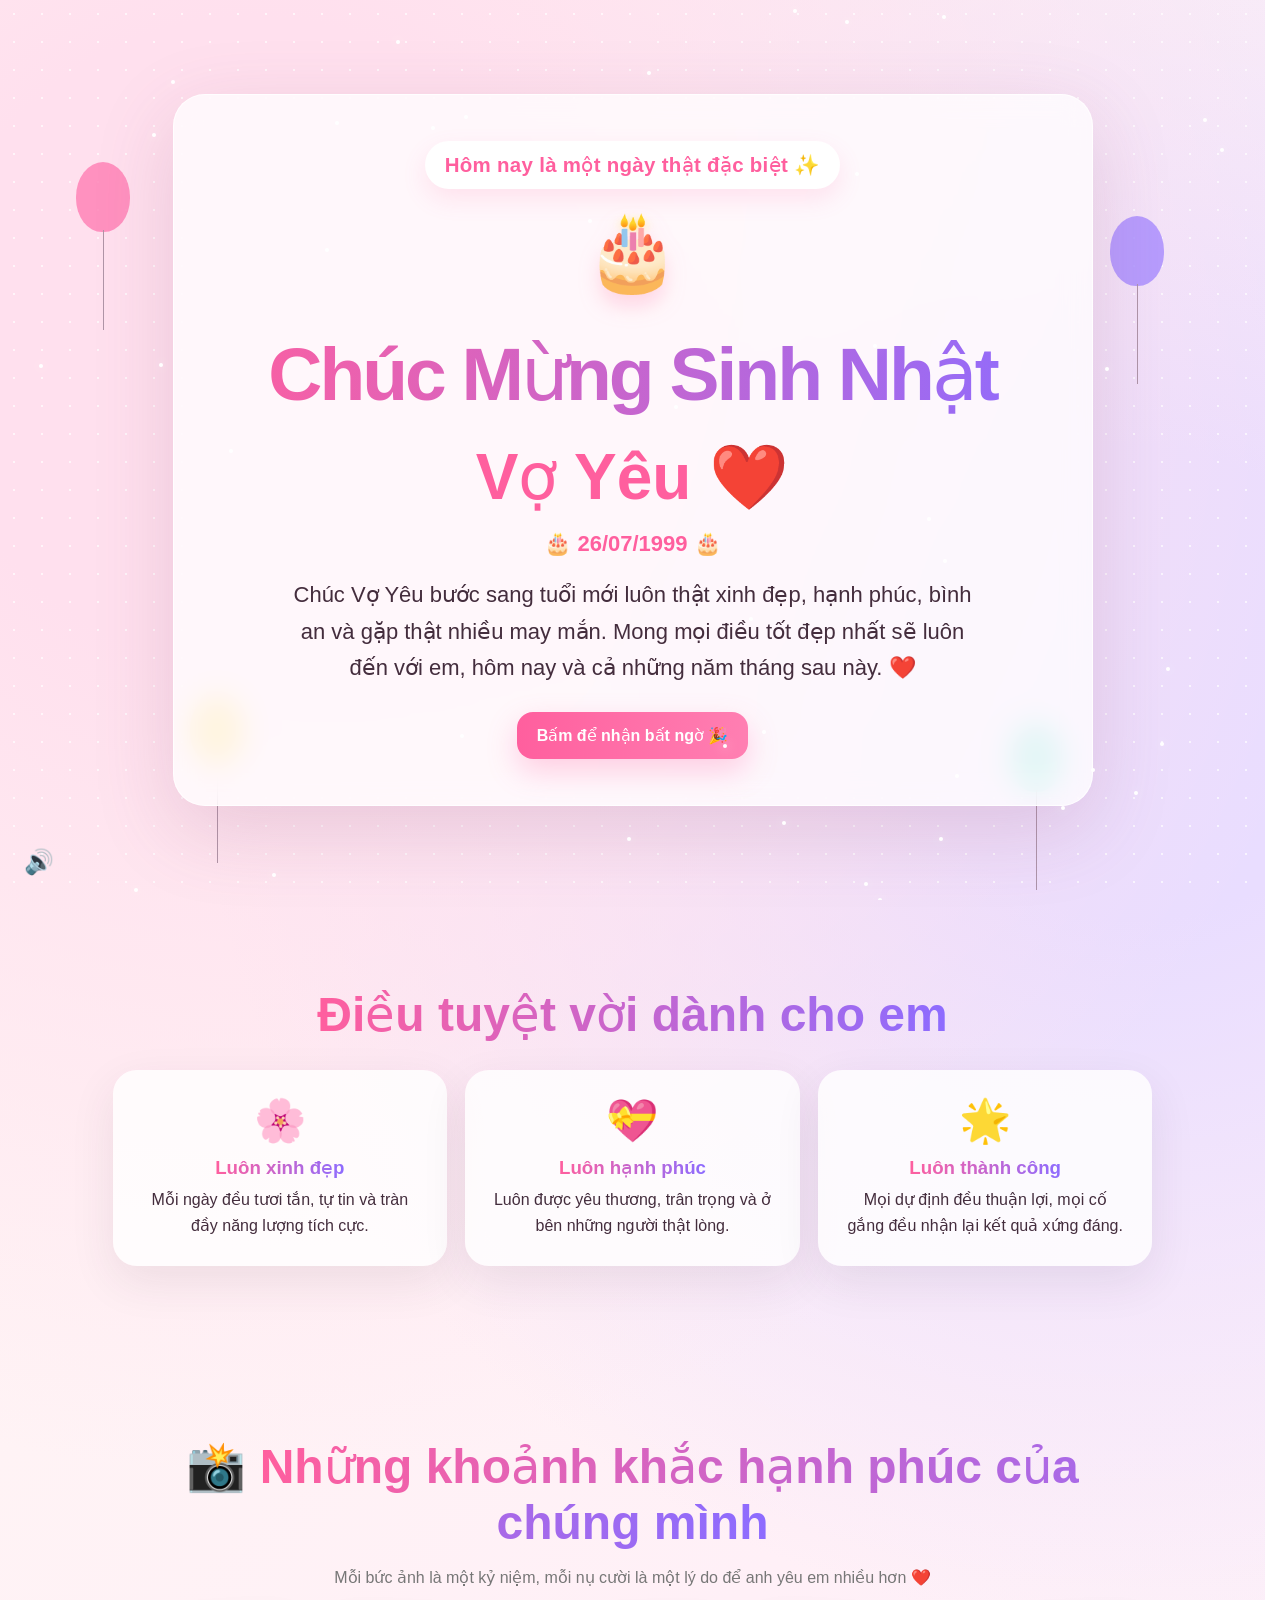
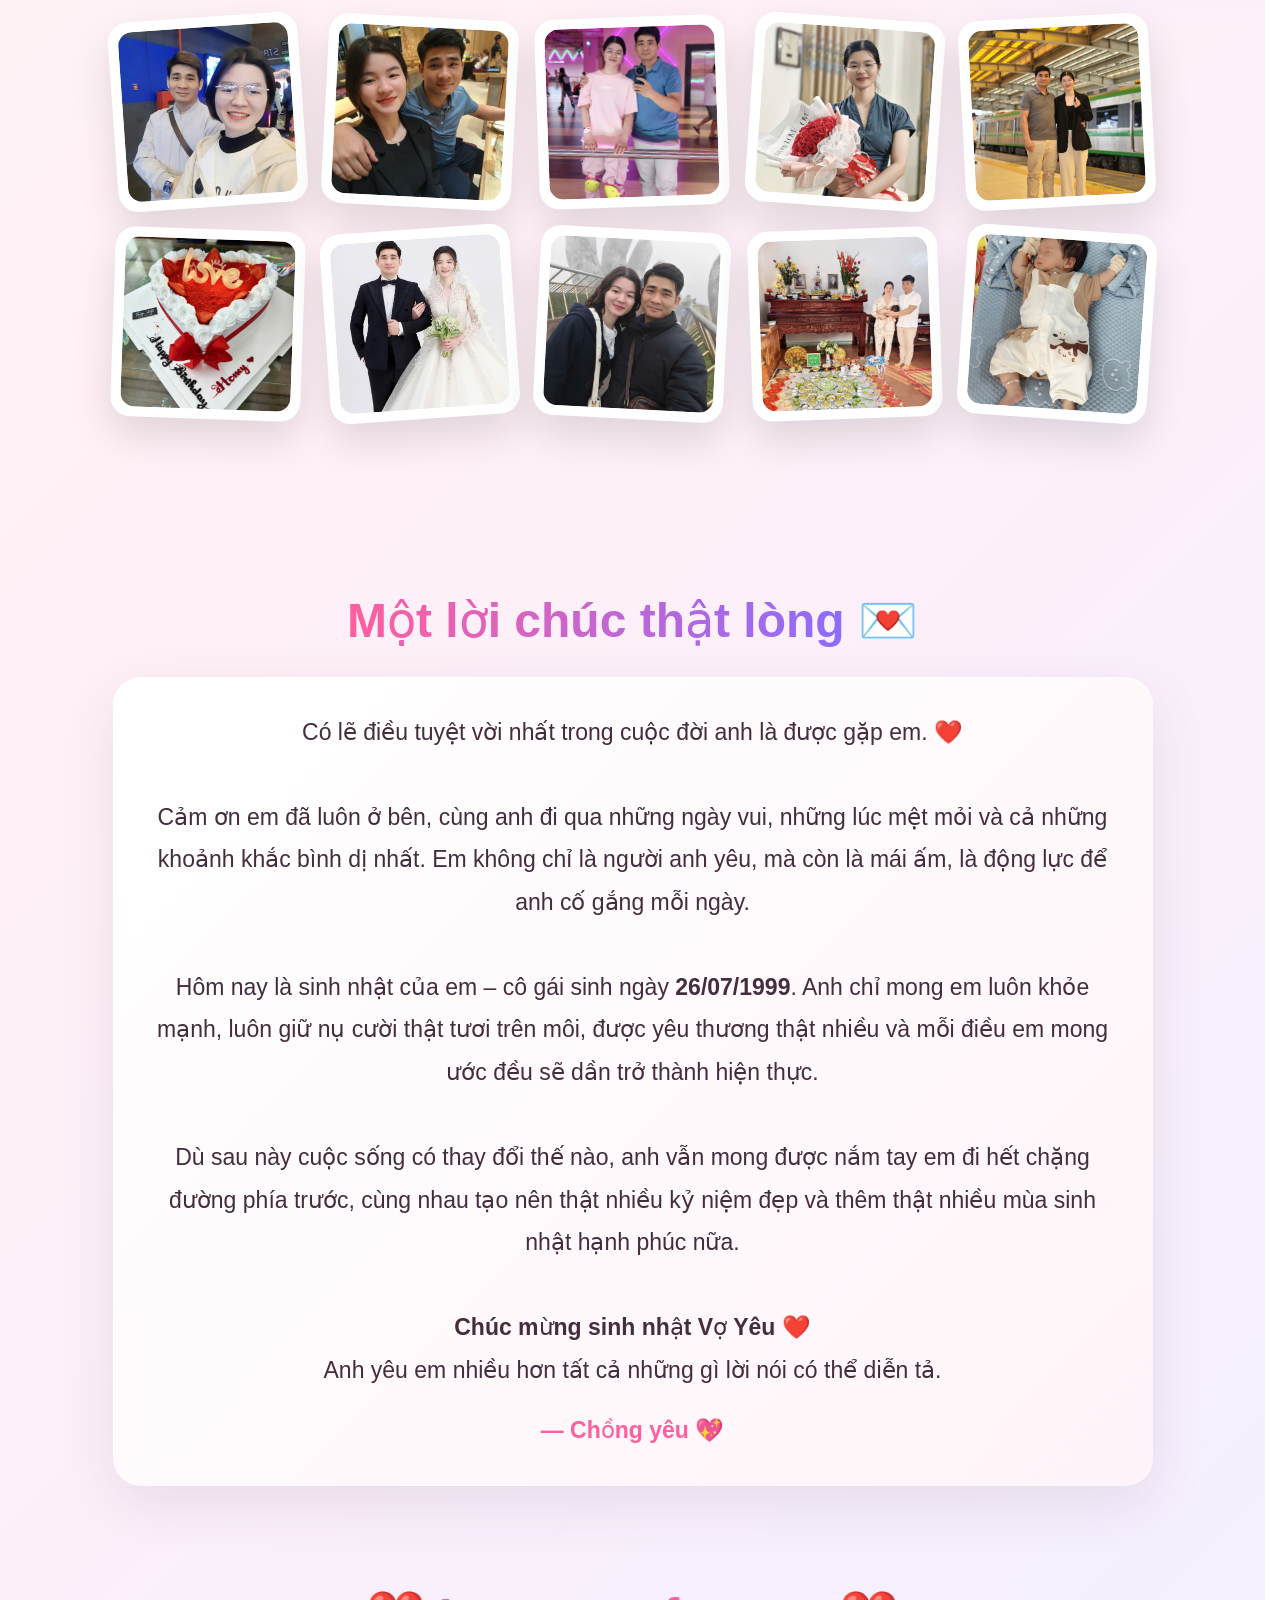
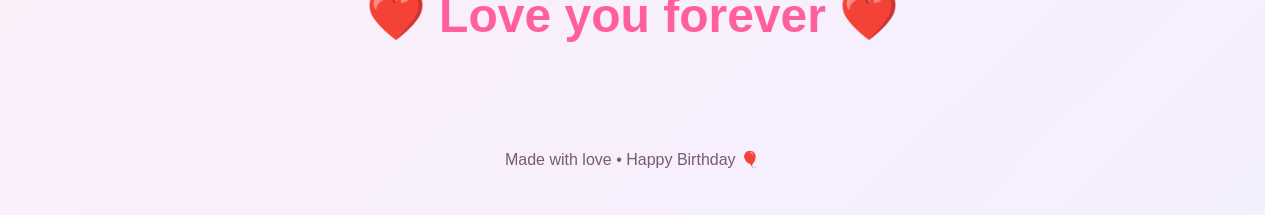
==== index.html @ e9bb3e61 "1" ====
<!DOCTYPE html>
<html lang="vi">
<head>
  <meta charset="UTF-8">
  <link rel="icon" href="data:image/svg+xml,<svg xmlns='http://www.w3.org/2000/svg' viewBox='0 0 100 100'><text y='.9em' font-size='88'>💖</text></svg>">
  
  <meta name="viewport" content="width=device-width, initial-scale=1.0" />
  <title>Chúc Mừng Sinh Nhật 🎂</title>
  <meta name="description" content="Website chúc mừng sinh nhật ngọt ngào và đáng nhớ." />
  <style>
    :root{
      --pink:#ff5f9e;
      --pink2:#ff9fc5;
      --cream:#fff8f2;
      --purple:#8d6cff;
      --text:#442d3d;
      --glass:rgba(255,255,255,.74);
    }
    *{box-sizing:border-box}
    html{scroll-behavior:smooth}
    body{
      margin:0;
      font-family:"Segoe UI", Tahoma, Arial, sans-serif;
      color:var(--text);
      overflow-x:hidden;
      background:
        radial-gradient(circle at 20% 10%, #ffe0ee 0 10%, transparent 35%),
        radial-gradient(circle at 90% 20%, #e9ddff 0 8%, transparent 32%),
        linear-gradient(135deg,#fff8f2,#fff0f7 50%,#f4efff);
    }
    .hero{
      min-height:100vh;
      display:flex;
      align-items:center;
      justify-content:center;
      text-align:center;
      padding:32px 18px;
      position:relative;
      isolation:isolate;
    }
    .hero::before{
      content:"";
      position:absolute; inset:0;
      background-image:radial-gradient(#ffffffaa 1.5px,transparent 1.5px);
      background-size:28px 28px;
      z-index:-1;
    }
    .card{
      width:min(920px,100%);
      padding:46px 26px;
      border:1px solid rgba(255,255,255,.8);
      background:var(--glass);
      backdrop-filter:blur(14px);
      border-radius:32px;
      box-shadow:0 24px 80px rgba(139,74,115,.18);
      animation:rise .8s ease both;
    }
    .eyebrow{
      display:inline-block;
      padding:12px 20px;
      border-radius:99px;
      background:#fff;
      color:var(--pink);
      font-weight:700;
      font-size:clamp(18px,1.6vw,24px);
      letter-spacing:.3px;
      box-shadow:0 10px 25px rgba(255,95,158,.14);
    }
    h1{
      margin:22px 0 8px;
      font-size:clamp(42px,8vw,75px);
      line-height:1.5;
      letter-spacing:-3px;
      background:linear-gradient(90deg,var(--pink),var(--purple));
      -webkit-background-clip:text;
      color:transparent;
    }
    .name{
      font-size:clamp(30px,6vw,64px);
      font-weight:800;
      margin:10px 0 16px;
	  color: var(--pink);
    }
    .lead{
      max-width:700px;
      margin:0 auto 26px;
      font-size:clamp(17px,2.4vw,22px);
      line-height:1.65;
    }
    .actions{
      display:flex;
      flex-wrap:wrap;
      gap:12px;
      justify-content:center;
    }
    button,.btn{
      appearance:none;
      border:0;
      border-radius:16px;
      padding:14px 20px;
      font-size:16px;
      font-weight:700;
      cursor:pointer;
      text-decoration:none;
      transition:.25s;
    }
    .primary{background:linear-gradient(90deg,var(--pink),#ff7fb2);color:white;box-shadow:0 12px 30px rgba(255,95,158,.28)}
    .secondary{background:white;color:var(--text);box-shadow:0 10px 25px rgba(80,40,70,.10)}
    button:hover,.btn:hover{transform:translateY(-2px) scale(1.02)}
    .cake{font-size:76px;margin:18px 0 4px;filter:drop-shadow(0 12px 10px rgba(255,115,160,.25));animation:float 2.8s ease-in-out infinite}
    section{padding:86px 18px}
    .wrap{width:min(1040px,100%);margin:auto}
    .section-title{text-align:center;font-size:clamp(30px,5vw,48px);margin:0 0 28px}
.section-title .title-text{
background:linear-gradient(90deg,var(--pink),var(--purple));
-webkit-background-clip:text;
background-clip:text;
color:transparent;
}
    .wishes{
      display:grid;
      grid-template-columns:repeat(3,1fr);
      gap:18px;
    }
    .wish{
      padding:26px;
      border-radius:24px;
      background:rgba(255,255,255,.82);
      box-shadow:0 16px 46px rgba(72,40,66,.09);
      text-align:center;
    }
    .wish .icon{font-size:42px}
    .wish h3{margin:12px 0 8px}
.wish h3 .title-text{
background:linear-gradient(90deg,var(--pink),var(--purple));
-webkit-background-clip:text;
background-clip:text;
color:transparent;
}
    .wish p{margin:0;line-height:1.65}
    .message{
      padding:34px;
      border-radius:28px;
      background:linear-gradient(135deg,#fff,#fff4f9);
      box-shadow:0 18px 55px rgba(82,48,75,.10);
      font-size:clamp(18px,2.5vw,23px);
      line-height:1.85;
      text-align:center;
    }
    .signature{font-weight:800;color:var(--pink);margin-top:18px}
    .footer{
      text-align:center;
      padding:34px 18px 46px;
      color:#765c6f;
    }
    .balloon{
      position:absolute;
      width:54px;height:70px;
      border-radius:50% 50% 48% 48%;
      opacity:.8;
      animation:drift 7s ease-in-out infinite;
      z-index:-1;
    }
    .balloon::after{
      content:"";
      position:absolute;left:50%;top:68px;
      width:1px;height:100px;background:#9d8295;
    }
    .b1{left:6%;top:18%;background:#ff7eb4}
    .b2{right:8%;top:24%;background:#a88bff;animation-delay:1s}
    .b3{left:15%;bottom:15%;background:#ffd36f;animation-delay:2s}
    .b4{right:16%;bottom:12%;background:#7fded6;animation-delay:1.5s}
    canvas{position:fixed;inset:0;pointer-events:none;z-index:99}
    @keyframes rise{from{opacity:0;transform:translateY(28px)}to{opacity:1;transform:none}}
    @keyframes float{50%{transform:translateY(-10px) rotate(-2deg)}}
    @keyframes drift{50%{transform:translateY(-22px) rotate(3deg)}}
    @media (max-width:760px){
      .wishes{grid-template-columns:1fr}
      .card{padding:34px 20px}
      h1{
        font-size:clamp(34px,9vw,52px);
        letter-spacing:-1px;
        line-height:1.25;
      }
      .section-title{
        font-size:clamp(24px,6.5vw,34px);
        line-height:1.3;
      }
      .wish h3{
        font-size:22px;
        line-height:1.3;
      }
      .eyebrow{
        font-size:15px;
        padding:10px 16px;
      }
      .balloon{transform:scale(.8)}
    }
  
.gallery{
display:grid;
grid-template-columns:repeat(auto-fit,minmax(180px,1fr));
gap:22px;
margin-top:30px;
}
.frame{
aspect-ratio:1/1;
background:#fff;
padding:10px;
border-radius:20px;
box-shadow:0 18px 40px rgba(0,0,0,.12);
transform:rotate(var(--r));
transition:.3s;
}
.frame:hover{transform:rotate(0deg) scale(1.04)}
.frame img{width:100%;height:100%;object-fit:cover;border-radius:14px;display:block}
.placeholder{
width:100%;height:100%;
border:3px dashed #ff8db8;
border-radius:14px;
display:flex;
align-items:center;
justify-content:center;
text-align:center;
font-weight:bold;
color:#ff5f9e;
background:#fff7fb;
}


    body, button, .btn, .name, .lead, .message, .wish, .eyebrow {
      font-family: "Segoe UI", Tahoma, Arial, sans-serif;
      font-synthesis: none;
      text-rendering: optimizeLegibility;
      -webkit-font-smoothing: antialiased;
      -moz-osx-font-smoothing: grayscale;
    }
    h1, h2, h3 {
      font-family: "Segoe UI", Tahoma, Arial, sans-serif;
      font-weight: 800; 
    }


.story-overlay{
  position:fixed;
  inset:0;

  background:
    radial-gradient(circle at 20% 10%, #ffe0ee 0 10%, transparent 35%),
    radial-gradient(circle at 90% 20%, #e9ddff 0 8%, transparent 32%),
    linear-gradient(135deg,#fff8f2,#fff0f7 50%,#f4efff);

  display:flex;
  flex-direction:column;
  align-items:center;
  justify-content:center;
  opacity:0;
  visibility:hidden;
  pointer-events:none;
  transition:opacity .35s ease, visibility .35s ease;
  z-index:9999;
}
.story-overlay.show{
  opacity:1;
  visibility:visible;
  pointer-events:auto;
}

.storyTitle{
  position:relative;
  z-index:3;
  margin:0 16px 22px;
  text-align:center;
  font-size:clamp(30px,4.5vw,54px);
  font-weight:800;
  line-height:1.2;
  animation:storyTitlePulse 1.8s ease-in-out infinite;
  transform-origin:center;
  will-change:transform;
}
.storyTitle .title{
  background:linear-gradient(90deg,var(--pink),var(--purple));
  -webkit-background-clip:text;
  -webkit-text-fill-color:transparent;
  background-clip:text;
  color:transparent;
}
.storyTitle .icon{
  color:initial;
}

.story-stage{
  position:relative;
  width:min(90vw,900px);
  height:min(68vh,680px);
  display:flex;
  align-items:center;
  justify-content:center;
  flex:0 0 auto;
}

.story-image{
  position:absolute;
  max-width:100%;
  max-height:100%;
  width:auto;
  height:auto;
  object-fit:contain;
  border-radius:32px;
  overflow:hidden;
  box-shadow:
    0 0 30px rgba(255,111,184,.35),
    0 0 60px rgba(255,159,197,.25);
  opacity:0;
  transform:none;
  transition:opacity .65s ease;
  will-change:opacity;
  backface-visibility:hidden;
}
.story-image.active{
  opacity:1;
  transform:none;
}
.storyCaption{
    position:relative;
    z-index:3;
    margin-top:20px;
    text-align:center;
    font-size:30px;
    font-weight:700;
	padding: 0 15px;
}

.storyCaption .title{
    background:linear-gradient(90deg,#ff5f9e,#8d6cff);
    -webkit-background-clip:text;
    -webkit-text-fill-color:transparent;
    background-clip:text;
    color:transparent;
}

.storyCaption .heart{
    color:initial;
}


@media (max-width:760px){
  .story-overlay{
    padding:18px 10px;
  }
  .storyTitle{
    margin-bottom:14px;
    font-size:clamp(23px,6.5vw,31px);
    line-height:1.22;
  }
  .story-stage{
    width:94vw;
    height:min(62vh,560px);
  }
  .story-image{
    border-radius:22px;
  }
  .storyCaption{
    margin-top:14px;
    font-size:21px;
    line-height:1.35;
  }
}

html{
  scrollbar-gutter:stable;
}

body.story-open{
  overflow:hidden;
  scrollbar-width:none;
  position:fixed;
  left:0;
  right:0;
  width:100%;
  touch-action:none;
  overscroll-behavior:none;
}

body.story-open::-webkit-scrollbar{
  display:none;
}



/* Nút quay về đầu trang */
.back-to-top{
    position:fixed;
    right:22px;
    bottom:22px;

    width:54px;
    height:54px;

    display:flex;
    align-items:center;
    justify-content:center;

    border:none;
    border-radius:50%;

    background:linear-gradient(135deg,var(--pink),var(--purple));
    color:#fff;

    cursor:pointer;

    box-shadow:0 12px 30px rgba(255,95,158,.35);

    opacity:0;
    visibility:hidden;
    transition:all .3s ease;
    z-index:999;
}

.back-to-top svg{
    width:22px;
    height:22px;
}

.back-to-top.show{
    opacity:1;
    visibility:visible;
}

.back-to-top:hover{
    transform:translateY(-4px) scale(1.08);
    box-shadow:0 18px 40px rgba(255,95,158,.45);
}

.back-to-top:active{
    transform:scale(.96);
}
@media (max-width:760px){
  .back-to-top{
    right:15px;
    bottom:15px;
    }
}



/* ===== Trình chiếu sinh nhật 7 bước ===== */
#viewMessage{display:none}
#celebrate.is-running{opacity:.65;pointer-events:none;transform:none}
.cinematic-intro{
  position:fixed;inset:0;z-index:10020;display:flex;align-items:center;justify-content:center;
  padding:24px;background:rgba(25,12,28,.94);opacity:0;visibility:hidden;pointer-events:none;
  transition:opacity .6s ease,visibility .6s ease;
}
.cinematic-intro.show{opacity:1;visibility:visible;pointer-events:auto}
.cinematic-intro-text{max-width:850px;text-align:center;color:#fff;font-size:clamp(28px,5vw,58px);font-weight:800;line-height:1.35;animation:introPulse 1.8s ease-in-out infinite}
@keyframes introPulse{50%{transform:scale(1.025);text-shadow:0 0 32px rgba(255,125,180,.75)}}
@keyframes storyTitlePulse{50%{transform:scale(1.025)}}
.story-progress{position:absolute;top:18px;left:50%;transform:translateX(-50%);width:min(92vw,900px);display:flex;gap:6px;z-index:6}
.story-progress span{height:4px;flex:1;background:rgba(255,255,255,.35);border-radius:99px;overflow:hidden}
.story-progress span::after{content:"";display:block;width:0;height:100%;background:#fff;border-radius:inherit}
.story-progress span.done::after{width:100%}
.story-progress span.playing::after{animation:storyFill 2.5s linear forwards}
@keyframes storyFill{to{width:100%}}
.story-end-card{position:absolute;inset:0;display:flex;align-items:center;justify-content:center;padding:28px;background:rgba(37,16,39,.82);opacity:0;visibility:hidden;z-index:8;transition:.55s}
.story-end-card.show{opacity:1;visibility:visible}
.story-end-card div{text-align:center;color:#fff;font-size:clamp(28px,5vw,56px);font-weight:800;line-height:1.35}
.reveal-message{opacity:0;transform:translateY(32px);transition:opacity .9s ease,transform .9s ease}
.reveal-message.show{opacity:1;transform:none}
.final-love{text-align:center;padding:16px 18px 72px;font-size:clamp(26px,5vw,48px);font-weight:800;color:var(--pink);animation:heartBeat 1.5s ease-in-out infinite}
@keyframes heartBeat{50%{transform:scale(1.07)}}
.floating-heart{position:fixed;z-index:10050;pointer-events:none;font-size:18px;animation:heartFly 1.5s ease-out forwards}
@keyframes heartFly{to{transform:translateY(-90px) scale(1.5) rotate(18deg);opacity:0}}
.sparkles{position:fixed;inset:0;pointer-events:none;z-index:1;overflow:hidden}
.sparkles i{position:absolute;width:4px;height:4px;border-radius:50%;background:#fff;box-shadow:0 0 12px #fff;animation:twinkle 2.6s ease-in-out infinite}
@keyframes twinkle{0%,100%{opacity:.12;transform:scale(.65)}50%{opacity:.9;transform:scale(1.35)}}

/* Nút điều khiển cố định */
.music-toggle,
.back-to-top{
  position:fixed;
  width:54px;
  height:54px;
  min-width:54px;
  min-height:54px;
  padding:0;
  margin:0;
  display:grid;
  place-items:center;
  border:0;
  border-radius:50%;
  color:#fff;
  cursor:pointer;
  line-height:1;
  text-align:center;
  box-sizing:border-box;
  z-index:9000;
  pointer-events:auto;
  touch-action:manipulation;
  -webkit-tap-highlight-color:transparent;
}
.music-toggle{
  left:10px;
  bottom:10px;
  background:none;
  /* box-shadow:0 12px 30px rgba(255,95,158,.35); */
}
.music-toggle span{
  display:block;
  width: 2.4em;
  height:1em;
  line-height:1em;
  font-size:24px;
  transform:translateY(-1px);
}
.music-toggle:hover{transform:translateY(-4px) scale(1.08)}
.music-toggle:active{transform:scale(.96)}
.back-to-top{z-index:9000}
.back-to-top svg{display:block;margin:0}
@media (max-width:760px){
  .music-toggle{left:5px;bottom:5px}
}


/* ===== Chống tràn ngang trên mobile ===== */
html,
body{
  width:100%;
  max-width:100%;
  overflow-x:clip;
}

body{
  position:relative;
}

main,
section,
footer,
.hero,
.wrap,
.card,
.wishes,
.wish,
.gallery,
.frame,
.message,
.story-overlay,
.story-stage,
.storyTitle,
.storyCaption,
.cinematic-intro,
.cinematic-intro-text{
  min-width:0;
  max-width:100%;
}

img,
svg,
canvas{
  max-width:100%;
}

.story-overlay,
.cinematic-intro,
.sparkles{
  overflow:hidden;
}

.storyTitle,
.storyCaption,
.section-title,
.lead,
.message,
.wish p{
  overflow-wrap:anywhere;
  word-break:normal;
}

@media (max-width:760px){
  html,
  body{
    overflow-x:clip !important;
  }

  .hero,
  section{
    width:100%;
    max-width:100%;
    overflow:hidden;
  }

  .card{
    width:100%;
    max-width:100%;
  }

  .wrap{
    width:100%;
    max-width:100%;
  }

  .gallery{
    grid-template-columns:minmax(0,1fr);
    width:100%;
  }

  .frame,
  .frame:hover{
    width:100%;
    max-width:100%;
    transform:none;
  }

  .storyTitle{
    width:calc(100vw - 28px);
    max-width:calc(100vw - 28px);
    margin-left:auto;
    margin-right:auto;
  }

  .story-stage{
    width:calc(100vw - 20px);
    max-width:calc(100vw - 20px);
  }

  .storyCaption{
    width:calc(100vw - 24px);
    max-width:calc(100vw - 24px);
    margin-left:auto;
    margin-right:auto;
  }

  .story-progress{
    width:calc(100vw - 24px);
    max-width:calc(100vw - 24px);
  }

  .cinematic-intro-text{
    width:calc(100vw - 36px);
    max-width:calc(100vw - 36px);
  }

  .music-toggle,
  .back-to-top{
    max-width:54px;
  }

  .music-toggle span{
    width:1em;
  }
}

</style>
</head>
<body>
<div class="sparkles" id="sparkles" aria-hidden="true"></div>
<div class="cinematic-intro" id="cinematicIntro"><div class="cinematic-intro-text">💖 Anh có một điều muốn dành riêng cho em...</div></div>
  <canvas id="confetti"></canvas>

  <audio id="bgMusic" loop>
    <source src="music/happy-birthday.mp3" type="audio/mpeg">
  </audio>
  <button id="musicToggle" class="music-toggle" type="button" aria-label="Bật hoặc tắt nhạc"><span aria-hidden="true">🔊</span></button>


  <main class="hero">
    <div class="balloon b1"></div><div class="balloon b2"></div>
    <div class="balloon b3"></div><div class="balloon b4"></div>

    <div class="card">
      <span class="eyebrow">Hôm nay là một ngày thật đặc biệt ✨</span>
      <div class="cake">🎂</div>
      <h1>Chúc Mừng Sinh Nhật</h1>
      <div class="name">Vợ Yêu ❤️</div>
<div style="font-size:22px;font-weight:600;color:#ff5f9e;margin:8px 0 20px;">🎂 26/07/1999 🎂</div>
      <p class="lead">
        Chúc Vợ Yêu bước sang tuổi mới luôn thật xinh đẹp, hạnh phúc, bình an và gặp thật nhiều may mắn. Mong mọi điều tốt đẹp nhất sẽ luôn đến với em, hôm nay và cả những năm tháng sau này. ❤️
      </p>
      <div class="actions">
        <button class="primary" id="celebrate">Bấm để nhận bất ngờ 🎉</button>
        <a class="btn secondary" href="#loi-chuc" id="viewMessage">Xem lời chúc 💌</a>
      </div>
    </div>
  </main>

  <section>
    <div class="wrap">
      <h2 class="section-title"><span class="title-text">Điều tuyệt vời dành cho em</span></h2>
      <div class="wishes">
        <article class="wish"><div class="icon">🌸</div><h3><span class="title-text">Luôn xinh đẹp</span></h3><p>Mỗi ngày đều tươi tắn, tự tin và tràn đầy năng lượng tích cực.</p></article>
        <article class="wish"><div class="icon">💝</div><h3><span class="title-text">Luôn hạnh phúc</span></h3><p>Luôn được yêu thương, trân trọng và ở bên những người thật lòng.</p></article>
        <article class="wish"><div class="icon">🌟</div><h3><span class="title-text">Luôn thành công</span></h3><p>Mọi dự định đều thuận lợi, mọi cố gắng đều nhận lại kết quả xứng đáng.</p></article>
      </div>
    </div>
  </section>

  

<section>
  <div class="wrap">
    <h2 class="section-title">📸 <span class="title-text">Những khoảnh khắc hạnh phúc của chúng mình</span></h2>
    <p style="text-align:center;color:#777;margin-top:-10px">
      Mỗi bức ảnh là một kỷ niệm, mỗi nụ cười là một lý do để anh yêu em nhiều hơn ❤️
    </p>

    <div class="gallery">
      <div class="frame" style="--r:-4deg"><img src="images/01.jpg" alt="Kỷ niệm 1"></div>
      <div class="frame" style="--r:3deg"><img src="images/02.jpg" alt="Kỷ niệm 2"></div>
      <div class="frame" style="--r:-2deg"><img src="images/03.jpg" alt="Kỷ niệm 3"></div>
      <div class="frame" style="--r:4deg"><img src="images/04.jpg" alt="Kỷ niệm 4"></div>
      <div class="frame" style="--r:-3deg"><img src="images/05.jpg" alt="Kỷ niệm 5"></div>
      <div class="frame" style="--r:2deg"><img src="images/06.jpg" alt="Kỷ niệm 6"></div>
      <div class="frame" style="--r:-4deg"><img src="images/07.jpg" alt="Kỷ niệm 7"></div>
      <div class="frame" style="--r:3deg"><img src="images/08.jpg" alt="Kỷ niệm 8"></div>
      <div class="frame" style="--r:-2deg"><img src="images/09.jpg" alt="Kỷ niệm 9"></div>
      <div class="frame" style="--r:4deg"><img src="images/10.jpg" alt="Kỷ niệm 10"></div>
    </div>
  </div>
</section>


<section id="loi-chuc">
    <div class="wrap">
      <h2 class="section-title"><span class="title-text">Một lời chúc thật lòng</span> 💌</h2>
      <div class="message" contenteditable="true">
        Có lẽ điều tuyệt vời nhất trong cuộc đời anh là được gặp em. ❤️<br><br>

Cảm ơn em đã luôn ở bên, cùng anh đi qua những ngày vui, những lúc mệt mỏi và cả những khoảnh khắc bình dị nhất. Em không chỉ là người anh yêu, mà còn là mái ấm, là động lực để anh cố gắng mỗi ngày.<br><br>

Hôm nay là sinh nhật của em – cô gái sinh ngày <b>26/07/1999</b>. Anh chỉ mong em luôn khỏe mạnh, luôn giữ nụ cười thật tươi trên môi, được yêu thương thật nhiều và mỗi điều em mong ước đều sẽ dần trở thành hiện thực.<br><br>

Dù sau này cuộc sống có thay đổi thế nào, anh vẫn mong được nắm tay em đi hết chặng đường phía trước, cùng nhau tạo nên thật nhiều kỷ niệm đẹp và thêm thật nhiều mùa sinh nhật hạnh phúc nữa.<br><br>

<b>Chúc mừng sinh nhật Vợ Yêu ❤️</b><br>
Anh yêu em nhiều hơn tất cả những gì lời nói có thể diễn tả.

<div class="signature">— Chồng yêu 💖</div>
      </div>
    </div>
  </section>

  <div class="final-love">❤️ Love you forever ❤️</div>

  <footer class="footer">
    Made with love • Happy Birthday 🎈
  </footer>


  <button id="backToTop" class="back-to-top" aria-label="Lên đầu trang">
    <svg viewBox="0 0 24 24" width="22" height="22" fill="none">
        <path d="M6 15l6-6 6 6"
              stroke="currentColor"
              stroke-width="2.8"
              stroke-linecap="round"
              stroke-linejoin="round"/>
    </svg>
</button>

<script>
const bgMusic=document.getElementById('bgMusic');
const musicToggle=document.getElementById('musicToggle');
let musicStarted=false;
async function startMusic(){
  if(!bgMusic.paused) return;
  try{bgMusic.volume=.45;await bgMusic.play();musicStarted=true;musicToggle.querySelector('span').textContent='🔊';}catch(e){musicToggle.querySelector('span').textContent='🔇';}
}
musicToggle.addEventListener('click',async()=>{
  if(bgMusic.paused){await startMusic();}else{bgMusic.pause();musicToggle.querySelector('span').textContent='🔇';}
});

const canvas=document.getElementById('confetti');
const ctx=canvas.getContext('2d');
let pieces=[];
function resize(){canvas.width=innerWidth;canvas.height=innerHeight}
addEventListener('resize',resize);resize();
function burst(){
  pieces=Array.from({length:180},()=>({x:innerWidth/2,y:innerHeight*.45,vx:(Math.random()-.5)*14,vy:Math.random()*-11-3,g:.22+Math.random()*.12,r:3+Math.random()*5,a:1,c:['#ff5f9e','#8d6cff','#ffd36f','#63d8ce','#ffffff'][Math.floor(Math.random()*5)]}));
  animate();
}
function animate(){
  ctx.clearRect(0,0,canvas.width,canvas.height);
  pieces.forEach(p=>{p.x+=p.vx;p.y+=p.vy;p.vy+=p.g;p.a-=.006;ctx.globalAlpha=Math.max(p.a,0);ctx.fillStyle=p.c;ctx.fillRect(p.x,p.y,p.r,p.r*1.8)});
  pieces=pieces.filter(p=>p.a>0&&p.y<innerHeight+50);ctx.globalAlpha=1;if(pieces.length)requestAnimationFrame(animate);
}

const wait=ms=>new Promise(r=>setTimeout(r,ms));
const photos=Array.from({length:10},(_,i)=>`images/${String(i+1).padStart(2,'0')}.jpg`);
let sequenceRunning=false;
let lockedScrollY=0;

function lockPageScroll(){
  if(document.body.classList.contains('story-open')) return;
  lockedScrollY=window.scrollY || window.pageYOffset || 0;
  document.body.style.top=`-${lockedScrollY}px`;
  document.body.classList.add('story-open');
}

function unlockPageScroll(){
  if(!document.body.classList.contains('story-open')) return;
  unlockPageScroll();
  document.body.style.top='';
  window.scrollTo(0,lockedScrollY);
}

async function preloadPhotos(){
  await Promise.all(photos.map(src=>new Promise(resolve=>{const im=new Image();im.onload=im.onerror=resolve;im.src=src;})));
}
async function runBirthdaySequence(){
  if(sequenceRunning)return;
  sequenceRunning=true;

  const celebrate=document.getElementById('celebrate');
  const intro=document.getElementById('cinematicIntro');
  const overlay=document.getElementById('storyOverlay');
  const imageA=document.getElementById('storyImageA');
  const imageB=document.getElementById('storyImageB');
  const endCard=document.getElementById('storyEndCard');
  const progress=[...document.querySelectorAll('.story-progress span')];
  const messageBox=document.querySelector('.message');

  // Reset toàn bộ trạng thái cũ để slideshow có thể chạy lại nhiều lần.
  intro.classList.remove('show');
  overlay.classList.remove('show');
  endCard.classList.remove('show');
  imageA.classList.remove('active');
  imageB.classList.remove('active');
  imageA.removeAttribute('src');
  imageB.removeAttribute('src');
  progress.forEach(item=>item.classList.remove('playing','done'));
  messageBox.classList.add('reveal-message');
  messageBox.classList.remove('show');
  document.body.classList.remove('story-open');
  void overlay.offsetWidth;

  celebrate.classList.add('is-running');
  celebrate.textContent='Món quà đang mở... 💖';
  await startMusic();
  burst();
  await wait(650);

  lockPageScroll();
  intro.classList.add('show');
  await wait(2300);

  await preloadPhotos();
  overlay.classList.add('show');
  lockPageScroll();
  intro.classList.remove('show');
  await wait(650);

  let current=imageA,next=imageB;
  for(let i=0;i<photos.length;i++){
    current.src=photos[i];
    await new Promise(resolve=>{if(current.complete)resolve();else{current.onload=current.onerror=resolve;}});
    current.classList.add('active');

    progress[i].classList.remove('playing','done');
    void progress[i].offsetWidth;
    progress[i].classList.add('playing');

    await wait(2500);
    progress[i].classList.remove('playing');
    progress[i].classList.add('done');

    if(i<photos.length-1){
      next.src=photos[i+1];
      await new Promise(resolve=>{if(next.complete)resolve();else{next.onload=next.onerror=resolve;}});
      next.classList.add('active');
      current.classList.remove('active');
      const t=current;current=next;next=t;
    }
  }

  endCard.classList.add('show');
  await wait(2400);

  const messageSection=document.getElementById('loi-chuc');
  const root=document.documentElement,body=document.body;
  const oldRoot=root.style.scrollBehavior,oldBody=body.style.scrollBehavior;
  root.style.scrollBehavior='auto';body.style.scrollBehavior='auto';
  const messageTop=messageSection.getBoundingClientRect().top+window.pageYOffset;
  window.scrollTo(0,messageTop);
  await new Promise(requestAnimationFrame);

  overlay.classList.remove('show');

  // Mở khóa cuộn sau khi slideshow kết thúc.
  document.body.classList.remove('story-open');
  document.body.style.top='';
  window.scrollTo(0,messageTop);
  await wait(700);

  root.style.scrollBehavior=oldRoot;
  body.style.scrollBehavior=oldBody;
  messageBox.classList.add('show');

  // Sau khi hiệu ứng hoàn tất, trả lời chúc về trạng thái hiển thị bình thường.
  setTimeout(() => {
    messageBox.classList.remove('reveal-message', 'show');
  }, 950);

  // Dọn trạng thái còn lại để lần bấm tiếp theo bắt đầu sạch từ đầu.
  endCard.classList.remove('show');
  imageA.classList.remove('active');
  imageB.classList.remove('active');
  progress.forEach(item=>item.classList.remove('playing','done'));

  celebrate.classList.remove('is-running');
  celebrate.textContent='Xem lại bất ngờ 🎉';
  sequenceRunning=false;
}

document.getElementById('celebrate').addEventListener('click',runBirthdaySequence);

const backToTop=document.getElementById('backToTop');
const toggleBackToTop=()=>backToTop.classList.toggle('show',window.scrollY>300);
window.addEventListener('scroll',toggleBackToTop,{passive:true});toggleBackToTop();
backToTop.addEventListener('click',()=>window.scrollTo({top:0,behavior:'smooth'}));

const message=document.querySelector('.message');

const sparkles=document.getElementById('sparkles');
for(let i=0;i<40;i++){
  const star=document.createElement('i');star.style.left=Math.random()*100+'%';star.style.top=Math.random()*100+'%';star.style.animationDelay=(Math.random()*2.6)+'s';star.style.animationDuration=(1.8+Math.random()*2.2)+'s';sparkles.appendChild(star);
}
let lastHeart=0;
document.addEventListener('pointermove',e=>{
  const now=Date.now();if(now-lastHeart<90)return;lastHeart=now;
  const h=document.createElement('span');h.className='floating-heart';h.textContent=Math.random()>.5?'💖':'💕';h.style.left=e.clientX+'px';h.style.top=e.clientY+'px';document.body.appendChild(h);setTimeout(()=>h.remove(),1500);
});
</script>

<div id="storyOverlay" class="story-overlay">
  <div class="story-progress"><span></span><span></span><span></span><span></span><span></span><span></span><span></span><span></span><span></span><span></span></div>
  <div class="storyTitle"><span class="icon">🎂</span><span class="title">Chúc Mừng Sinh Nhật Vợ Yêu</span><span class="icon">❤️</span></div>
  <div class="story-stage">
    <img id="storyImageA" class="story-image" src="" alt="Kỷ niệm của chúng mình">
    <img id="storyImageB" class="story-image" src="" alt="Kỷ niệm của chúng mình">
  </div>
  <div class="storyCaption"><span class="heart">💕</span><span class="title">Những khoảnh khắc hạnh phúc của chúng mình</span><span class="heart">💕</span></div>
  <div id="storyEndCard" class="story-end-card"><div>Cảm ơn em vì đã xuất hiện trong cuộc đời anh ❤️</div></div>
</div>

</body>
</html>
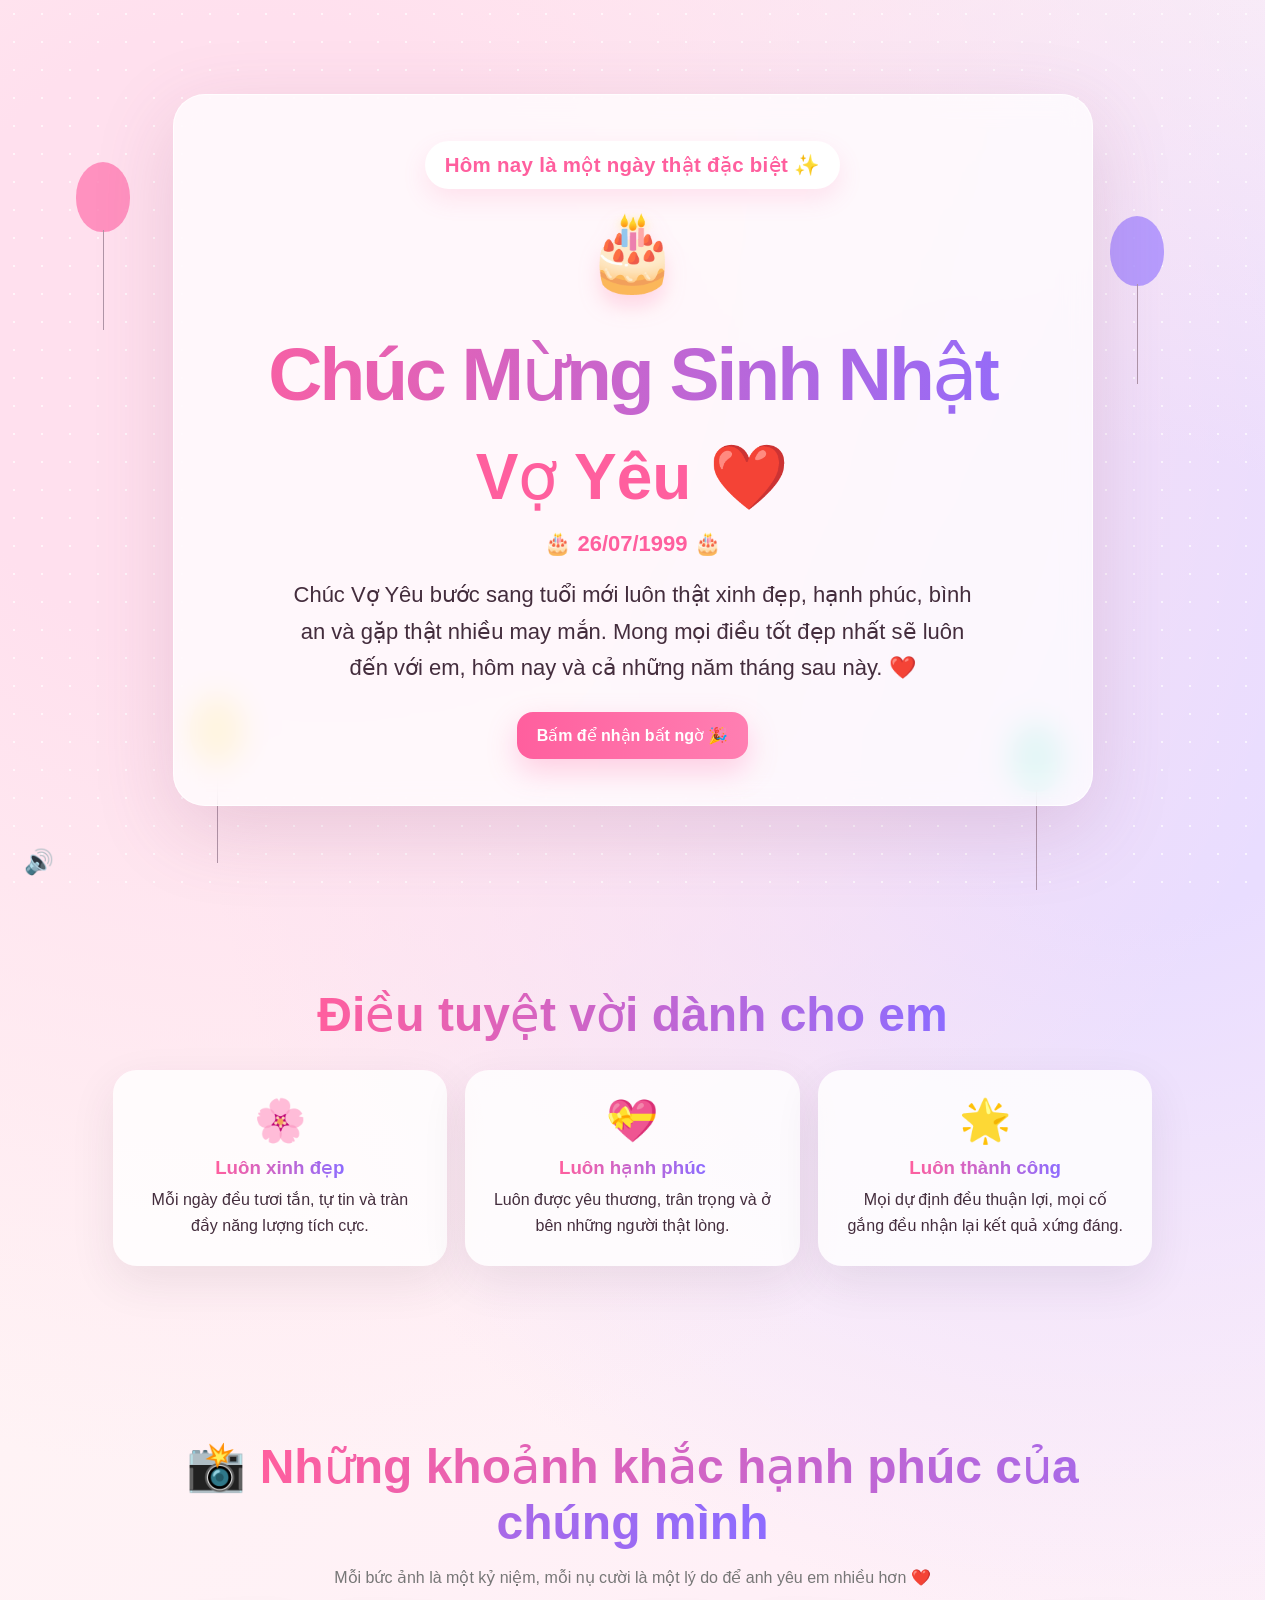
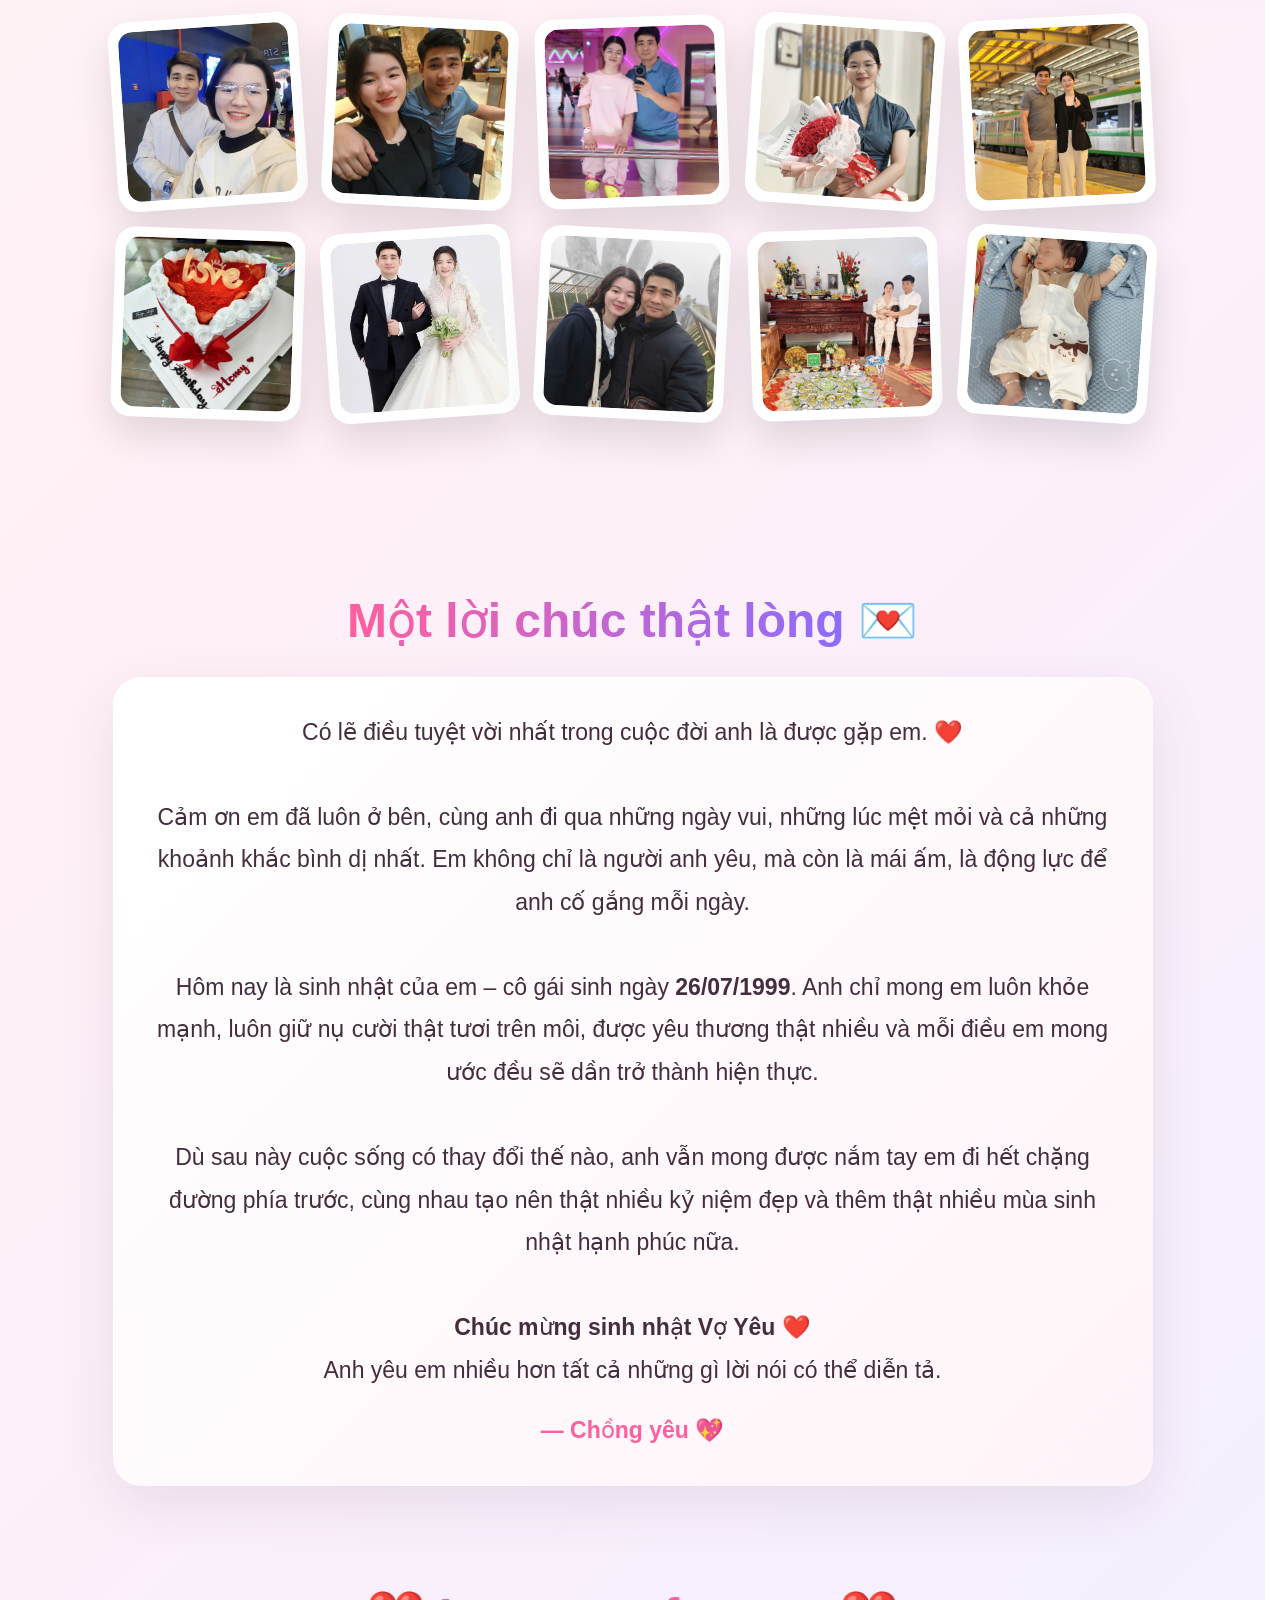
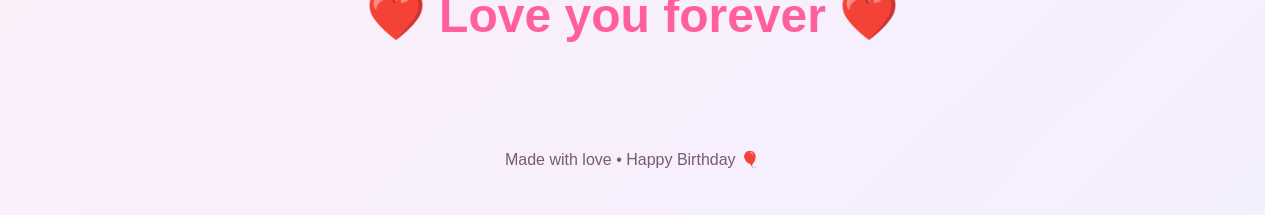
==== commit 707c2a2d: "Add files via upload" ====
--- a/index.html
+++ b/index.html
@@ -1,12 +1,12 @@
 <!DOCTYPE html>
-<html lang="vi">
-<head>
-  <meta charset="UTF-8">
-  <link rel="icon" href="data:image/svg+xml,<svg xmlns='http://www.w3.org/2000/svg' viewBox='0 0 100 100'><text y='.9em' font-size='88'>💖</text></svg>">
+<!-- saved from url=(0027)https://thucbn95.github.io/ -->
+<html lang="vi"><head><meta http-equiv="Content-Type" content="text/html; charset=UTF-8">
   
-  <meta name="viewport" content="width=device-width, initial-scale=1.0" />
-  <title>Chúc Mừng Sinh Nhật 🎂</title>
-  <meta name="description" content="Website chúc mừng sinh nhật ngọt ngào và đáng nhớ." />
+  <link rel="icon" href="favicon.png">
+  
+  <meta name="viewport" content="width=device-width, initial-scale=1.0">
+  <title>Chúc Mừng Sinh Nhật Vợ Yêu ❤️</title>
+  <meta name="description" content="Website chúc mừng sinh nhật ngọt ngào và đáng nhớ.">
   <style>
     :root{
       --pink:#ff5f9e;
@@ -471,9 +471,6 @@
 @keyframes heartBeat{50%{transform:scale(1.07)}}
 .floating-heart{position:fixed;z-index:10050;pointer-events:none;font-size:18px;animation:heartFly 1.5s ease-out forwards}
 @keyframes heartFly{to{transform:translateY(-90px) scale(1.5) rotate(18deg);opacity:0}}
-.sparkles{position:fixed;inset:0;pointer-events:none;z-index:1;overflow:hidden}
-.sparkles i{position:absolute;width:4px;height:4px;border-radius:50%;background:#fff;box-shadow:0 0 12px #fff;animation:twinkle 2.6s ease-in-out infinite}
-@keyframes twinkle{0%,100%{opacity:.12;transform:scale(.65)}50%{opacity:.9;transform:scale(1.35)}}
 
 /* Nút điều khiển cố định */
 .music-toggle,
@@ -651,14 +648,30 @@
   }
 }
 
+
+/* ===== Noto Color Emoji cục bộ — 14 emoji của website ===== */
+@font-face{
+  font-family:"Noto Color Emoji Local";
+  src:url("fonts/NotoColorEmoji-14.woff2") format("woff2");
+  font-weight:400;
+  font-style:normal;
+  font-display:swap;
+}
+
+html,body,button,.btn,input,textarea,select,option,
+.name,.lead,.message,.wish,.eyebrow,h1,h2,h3,
+.cake,.icon,.storyTitle,.storyCaption,
+.cinematic-intro-text,.final-love,.footer,.music-toggle{
+  font-family:"Noto Color Emoji Local","Segoe UI",Tahoma,Arial,sans-serif !important;
+  font-synthesis:none;
+}
 </style>
 </head>
 <body>
-<div class="sparkles" id="sparkles" aria-hidden="true"></div>
 <div class="cinematic-intro" id="cinematicIntro"><div class="cinematic-intro-text">💖 Anh có một điều muốn dành riêng cho em...</div></div>
-  <canvas id="confetti"></canvas>
-
-  <audio id="bgMusic" loop>
+  <canvas id="confetti" width="1920" height="953"></canvas>
+
+  <audio id="bgMusic" loop="">
     <source src="music/happy-birthday.mp3" type="audio/mpeg">
   </audio>
   <button id="musicToggle" class="music-toggle" type="button" aria-label="Bật hoặc tắt nhạc"><span aria-hidden="true">🔊</span></button>
@@ -673,13 +686,13 @@
       <div class="cake">🎂</div>
       <h1>Chúc Mừng Sinh Nhật</h1>
       <div class="name">Vợ Yêu ❤️</div>
-<div style="font-size:22px;font-weight:600;color:#ff5f9e;margin:8px 0 20px;">🎂 26/07/1999 🎂</div>
+<div style="font-size:22px;font-weight:700;color:#ff5f9e;margin:8px 0 20px;">🎂 26/07/1999 🎂</div>
       <p class="lead">
         Chúc Vợ Yêu bước sang tuổi mới luôn thật xinh đẹp, hạnh phúc, bình an và gặp thật nhiều may mắn. Mong mọi điều tốt đẹp nhất sẽ luôn đến với em, hôm nay và cả những năm tháng sau này. ❤️
       </p>
       <div class="actions">
         <button class="primary" id="celebrate">Bấm để nhận bất ngờ 🎉</button>
-        <a class="btn secondary" href="#loi-chuc" id="viewMessage">Xem lời chúc 💌</a>
+        <a class="btn secondary" href="https://thucbn95.github.io/#loi-chuc" id="viewMessage">Xem lời chúc 💌</a>
       </div>
     </div>
   </main>
@@ -749,15 +762,28 @@
 
   <button id="backToTop" class="back-to-top" aria-label="Lên đầu trang">
     <svg viewBox="0 0 24 24" width="22" height="22" fill="none">
-        <path d="M6 15l6-6 6 6"
-              stroke="currentColor"
-              stroke-width="2.8"
-              stroke-linecap="round"
-              stroke-linejoin="round"/>
+        <path d="M6 15l6-6 6 6" stroke="currentColor" stroke-width="2.8" stroke-linecap="round" stroke-linejoin="round"></path>
     </svg>
 </button>
 
+
+
+
+<div id="storyOverlay" class="story-overlay">
+  <div class="story-progress"><span></span><span></span><span></span><span></span><span></span><span></span><span></span><span></span><span></span><span></span></div>
+  <div class="storyTitle"><span class="icon">🎂</span><span class="title">Chúc Mừng Sinh Nhật Vợ Yêu</span><span class="icon">❤️</span></div>
+  <div class="story-stage">
+    <img id="storyImageA" class="story-image" src="https://thucbn95.github.io/" alt="Kỷ niệm của chúng mình">
+    <img id="storyImageB" class="story-image" src="https://thucbn95.github.io/" alt="Kỷ niệm của chúng mình">
+  </div>
+  <div class="storyCaption"><span class="heart">💕</span><span class="title">Những khoảnh khắc hạnh phúc của chúng mình</span><span class="heart">💕</span></div>
+  <div id="storyEndCard" class="story-end-card"><div>Cảm ơn em vì đã xuất hiện trong cuộc đời anh ❤️</div></div>
+</div>
+
+
+<span class="floating-heart" style="left: 100px; top: 558px;">💖</span><span class="floating-heart" style="left: 105px; top: 557px;">💖</span><span class="floating-heart" style="left: 509px; top: 504px;">💖</span>
 <script>
+document.addEventListener('DOMContentLoaded', () => {
 const bgMusic=document.getElementById('bgMusic');
 const musicToggle=document.getElementById('musicToggle');
 let musicStarted=false;
@@ -798,7 +824,7 @@
 
 function unlockPageScroll(){
   if(!document.body.classList.contains('story-open')) return;
-  unlockPageScroll();
+  document.body.classList.remove('story-open');
   document.body.style.top='';
   window.scrollTo(0,lockedScrollY);
 }
@@ -835,9 +861,9 @@
 
   celebrate.classList.add('is-running');
   celebrate.textContent='Món quà đang mở... 💖';
-  await startMusic();
+  startMusic();
   burst();
-  await wait(650);
+  await wait(100);
 
   lockPageScroll();
   intro.classList.add('show');
@@ -920,27 +946,13 @@
 
 const message=document.querySelector('.message');
 
-const sparkles=document.getElementById('sparkles');
-for(let i=0;i<40;i++){
-  const star=document.createElement('i');star.style.left=Math.random()*100+'%';star.style.top=Math.random()*100+'%';star.style.animationDelay=(Math.random()*2.6)+'s';star.style.animationDuration=(1.8+Math.random()*2.2)+'s';sparkles.appendChild(star);
-}
+
 let lastHeart=0;
 document.addEventListener('pointermove',e=>{
   const now=Date.now();if(now-lastHeart<90)return;lastHeart=now;
   const h=document.createElement('span');h.className='floating-heart';h.textContent=Math.random()>.5?'💖':'💕';h.style.left=e.clientX+'px';h.style.top=e.clientY+'px';document.body.appendChild(h);setTimeout(()=>h.remove(),1500);
 });
+});
 </script>
 
-<div id="storyOverlay" class="story-overlay">
-  <div class="story-progress"><span></span><span></span><span></span><span></span><span></span><span></span><span></span><span></span><span></span><span></span></div>
-  <div class="storyTitle"><span class="icon">🎂</span><span class="title">Chúc Mừng Sinh Nhật Vợ Yêu</span><span class="icon">❤️</span></div>
-  <div class="story-stage">
-    <img id="storyImageA" class="story-image" src="" alt="Kỷ niệm của chúng mình">
-    <img id="storyImageB" class="story-image" src="" alt="Kỷ niệm của chúng mình">
-  </div>
-  <div class="storyCaption"><span class="heart">💕</span><span class="title">Những khoảnh khắc hạnh phúc của chúng mình</span><span class="heart">💕</span></div>
-  <div id="storyEndCard" class="story-end-card"><div>Cảm ơn em vì đã xuất hiện trong cuộc đời anh ❤️</div></div>
-</div>
-
-</body>
-</html>+</body></html>
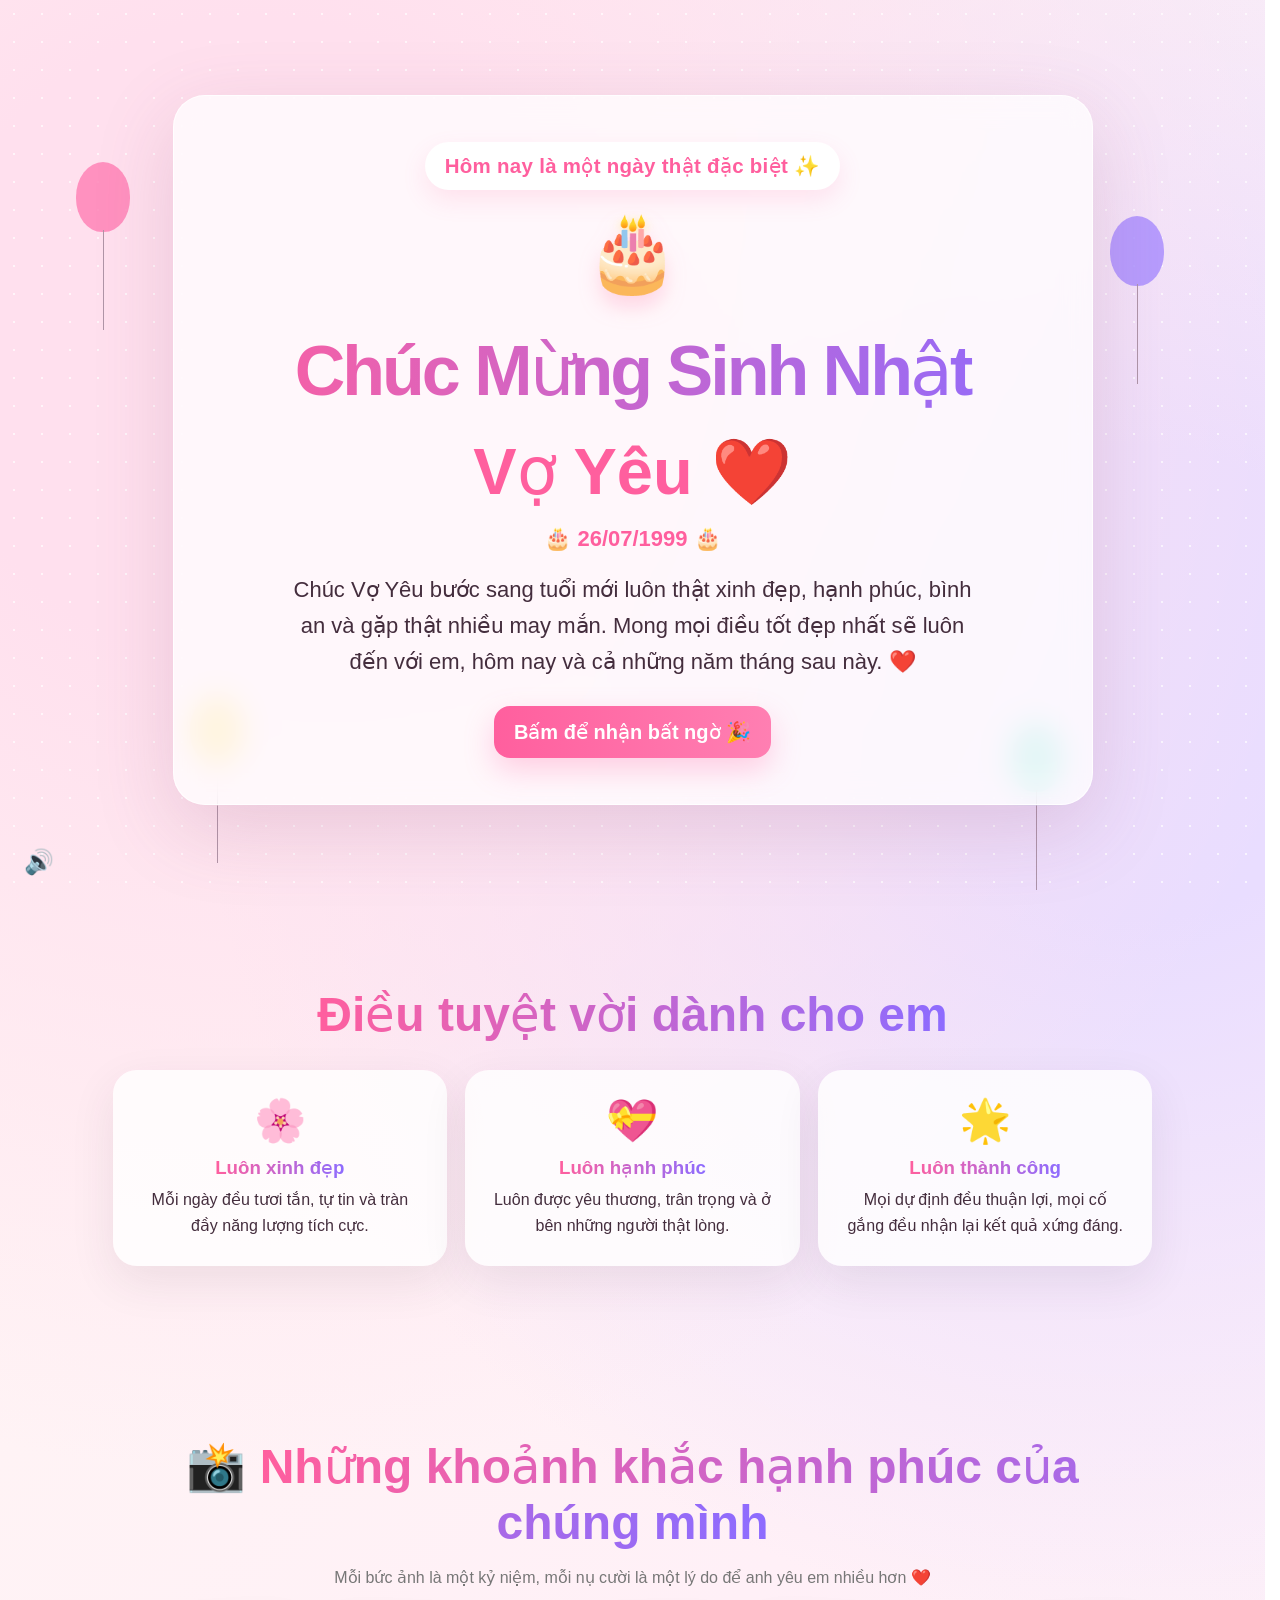
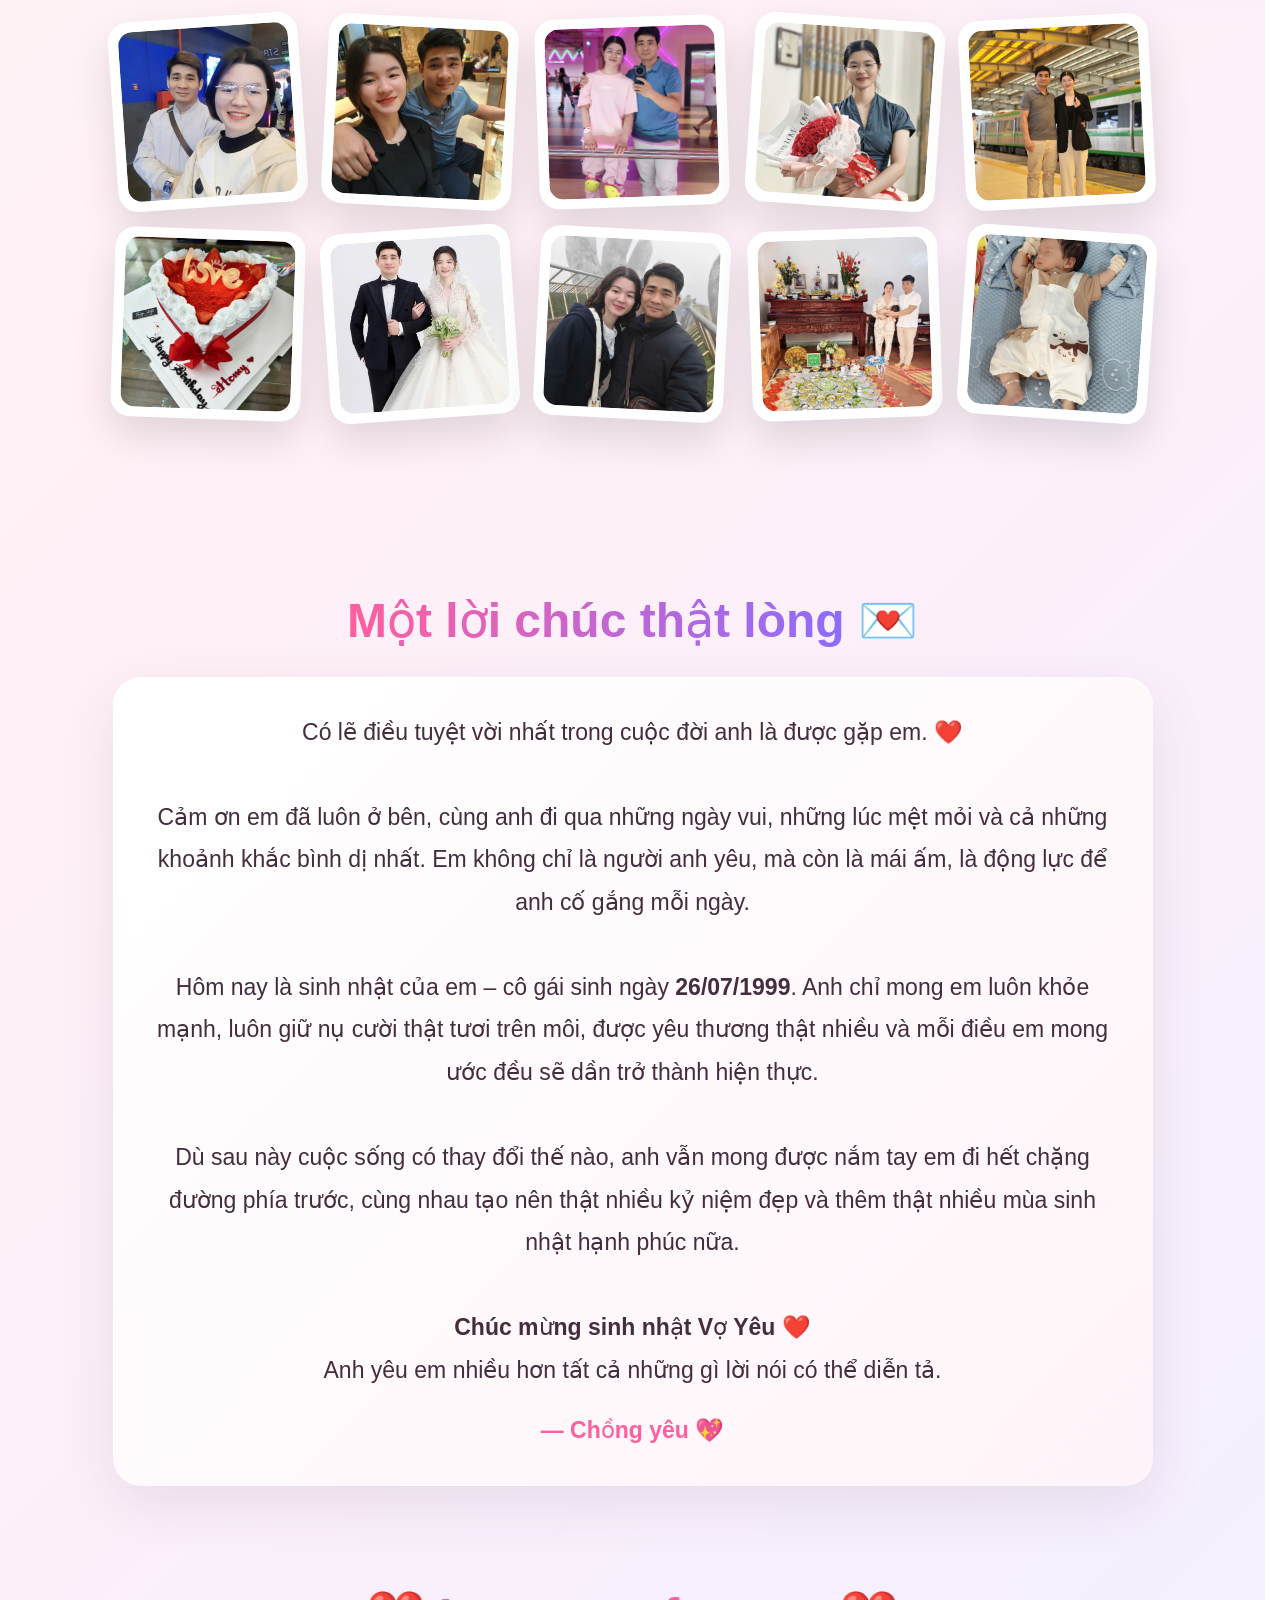
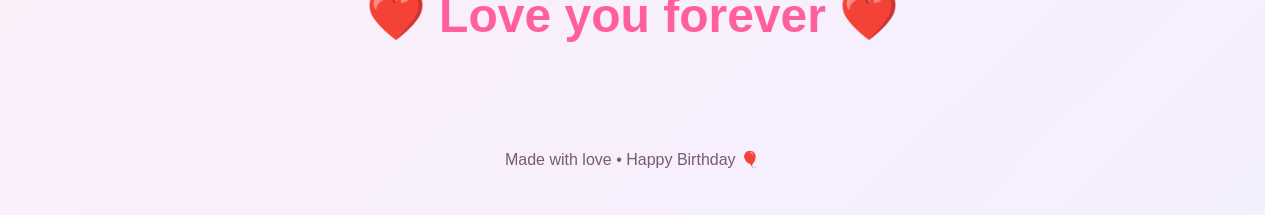
==== commit 99ff3438: "Add files via upload" ====
--- a/index.html
+++ b/index.html
@@ -68,7 +68,7 @@
     }
     h1{
       margin:22px 0 8px;
-      font-size:clamp(42px,8vw,75px);
+      font-size:70px;
       line-height:1.5;
       letter-spacing:-3px;
       background:linear-gradient(90deg,var(--pink),var(--purple));
@@ -76,7 +76,7 @@
       color:transparent;
     }
     .name{
-      font-size:clamp(30px,6vw,64px);
+      font-size:65px;
       font-weight:800;
       margin:10px 0 16px;
 	  color: var(--pink);
@@ -98,7 +98,7 @@
       border:0;
       border-radius:16px;
       padding:14px 20px;
-      font-size:16px;
+      font-size:20px;
       font-weight:700;
       cursor:pointer;
       text-decoration:none;
@@ -178,10 +178,16 @@
       .wishes{grid-template-columns:1fr}
       .card{padding:34px 20px}
       h1{
-        font-size:clamp(34px,9vw,52px);
+        font-size: 28px;
         letter-spacing:-1px;
         line-height:1.25;
       }
+	  button,.btn{
+      font-size:16px;
+    }
+	  .name{
+	  font-size: 28px;
+	  }
       .section-title{
         font-size:clamp(24px,6.5vw,34px);
         line-height:1.3;
@@ -191,7 +197,7 @@
         line-height:1.3;
       }
       .eyebrow{
-        font-size:15px;
+        font-size:14px;
         padding:10px 16px;
       }
       .balloon{transform:scale(.8)}
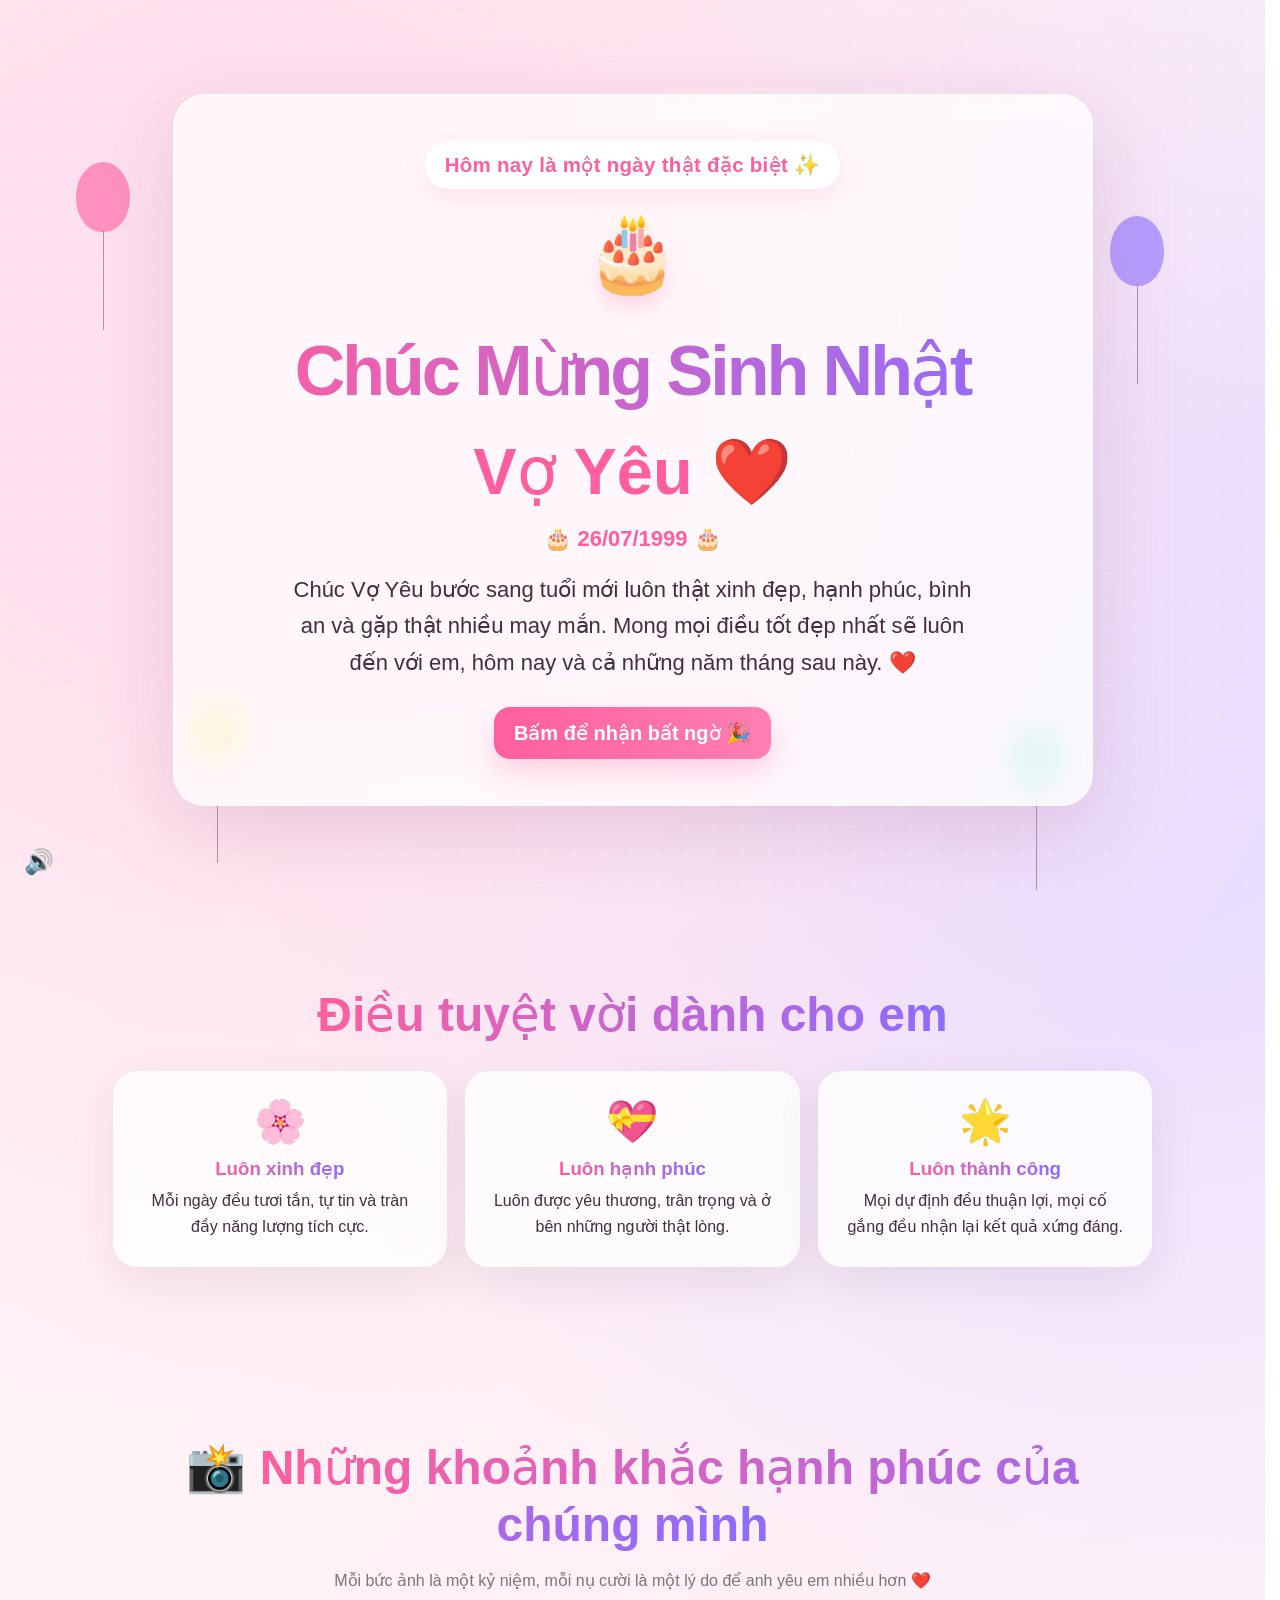
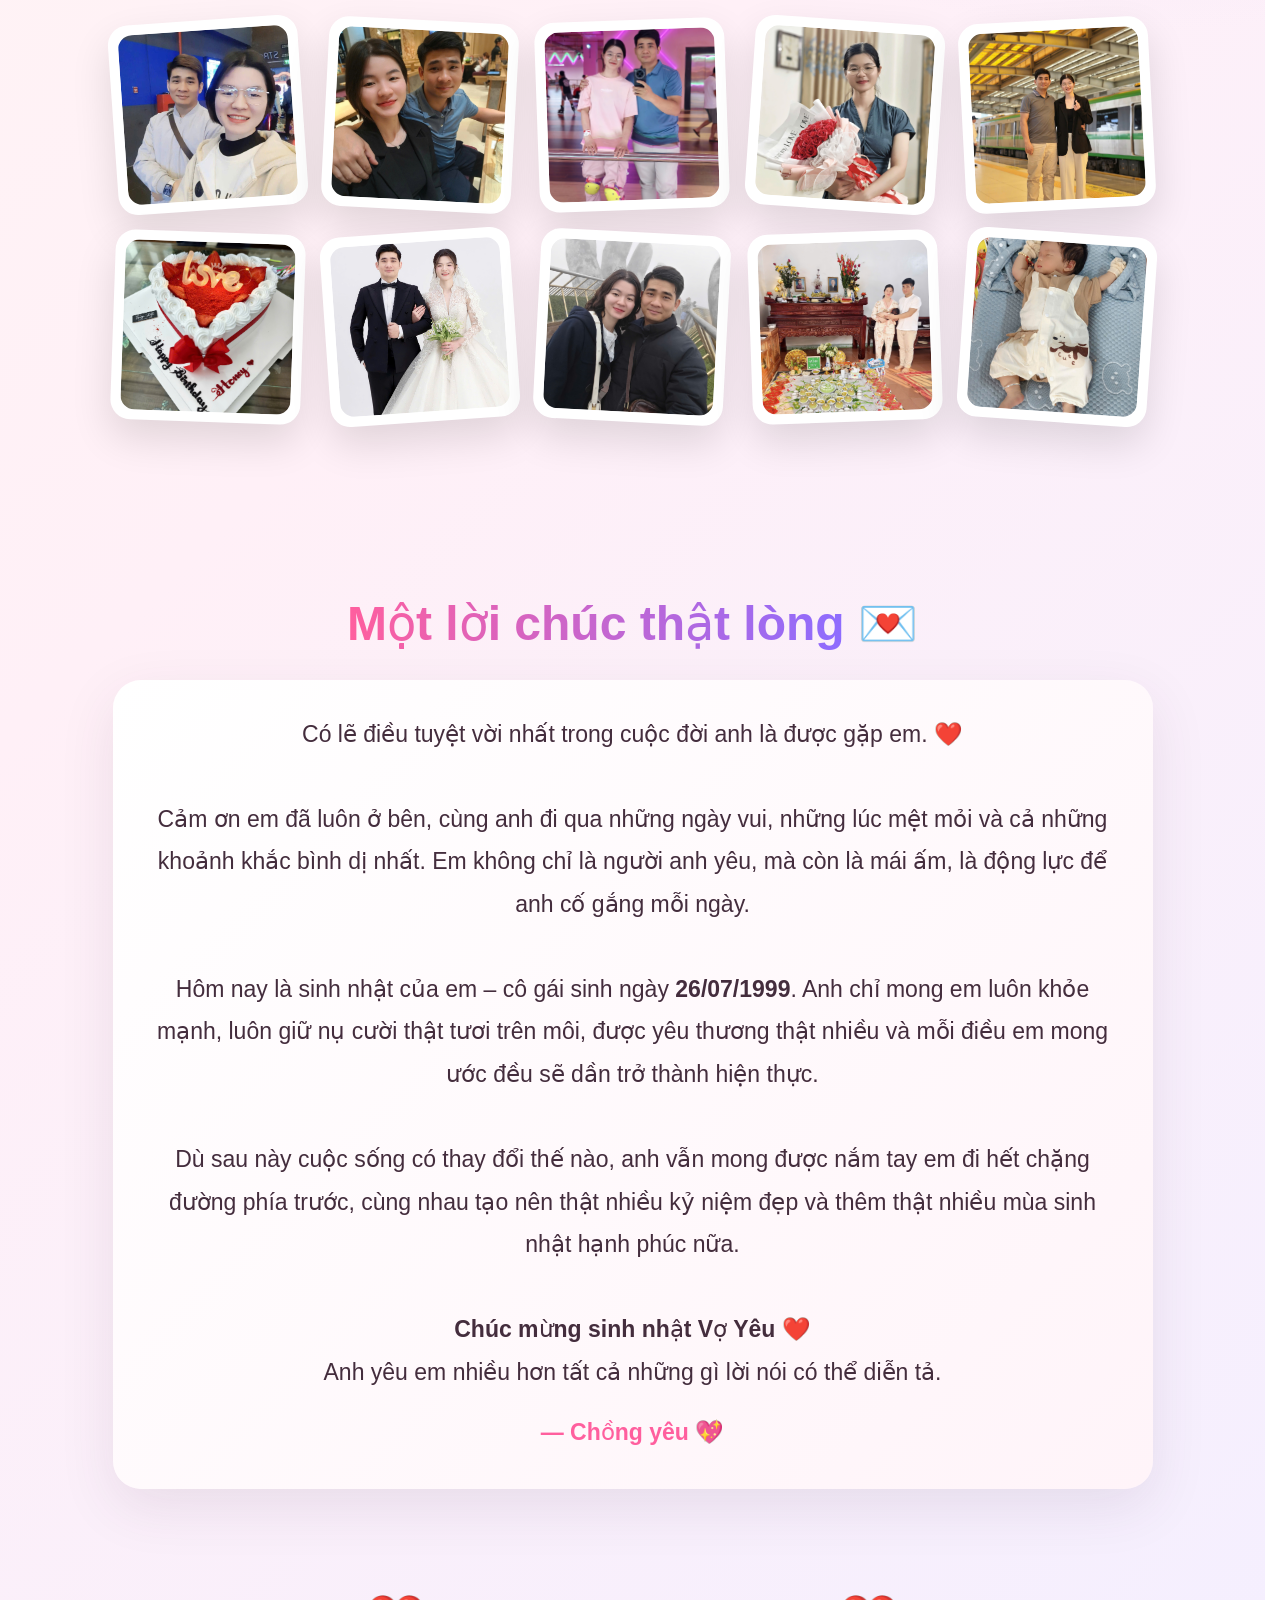
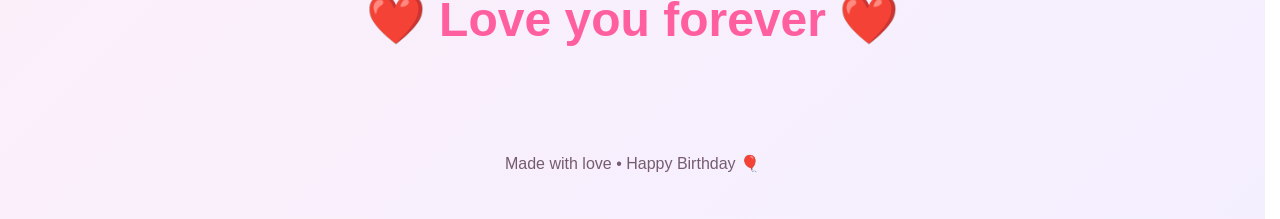
==== commit c637e8f7: "Add files via upload" ====
--- a/index.html
+++ b/index.html
@@ -1,964 +1,101 @@
 <!DOCTYPE html>
 <!-- saved from url=(0027)https://thucbn95.github.io/ -->
-<html lang="vi"><head><meta http-equiv="Content-Type" content="text/html; charset=UTF-8">
-  
-  <link rel="icon" href="favicon.png">
-  
-  <meta name="viewport" content="width=device-width, initial-scale=1.0">
-  <title>Chúc Mừng Sinh Nhật Vợ Yêu ❤️</title>
-  <meta name="description" content="Website chúc mừng sinh nhật ngọt ngào và đáng nhớ.">
-  <style>
-    :root{
-      --pink:#ff5f9e;
-      --pink2:#ff9fc5;
-      --cream:#fff8f2;
-      --purple:#8d6cff;
-      --text:#442d3d;
-      --glass:rgba(255,255,255,.74);
-    }
-    *{box-sizing:border-box}
-    html{scroll-behavior:smooth}
-    body{
-      margin:0;
-      font-family:"Segoe UI", Tahoma, Arial, sans-serif;
-      color:var(--text);
-      overflow-x:hidden;
-      background:
-        radial-gradient(circle at 20% 10%, #ffe0ee 0 10%, transparent 35%),
-        radial-gradient(circle at 90% 20%, #e9ddff 0 8%, transparent 32%),
-        linear-gradient(135deg,#fff8f2,#fff0f7 50%,#f4efff);
-    }
-    .hero{
-      min-height:100vh;
-      display:flex;
-      align-items:center;
-      justify-content:center;
-      text-align:center;
-      padding:32px 18px;
-      position:relative;
-      isolation:isolate;
-    }
-    .hero::before{
-      content:"";
-      position:absolute; inset:0;
-      background-image:radial-gradient(#ffffffaa 1.5px,transparent 1.5px);
-      background-size:28px 28px;
-      z-index:-1;
-    }
-    .card{
-      width:min(920px,100%);
-      padding:46px 26px;
-      border:1px solid rgba(255,255,255,.8);
-      background:var(--glass);
-      backdrop-filter:blur(14px);
-      border-radius:32px;
-      box-shadow:0 24px 80px rgba(139,74,115,.18);
-      animation:rise .8s ease both;
-    }
-    .eyebrow{
-      display:inline-block;
-      padding:12px 20px;
-      border-radius:99px;
-      background:#fff;
-      color:var(--pink);
-      font-weight:700;
-      font-size:clamp(18px,1.6vw,24px);
-      letter-spacing:.3px;
-      box-shadow:0 10px 25px rgba(255,95,158,.14);
-    }
-    h1{
-      margin:22px 0 8px;
-      font-size:70px;
-      line-height:1.5;
-      letter-spacing:-3px;
-      background:linear-gradient(90deg,var(--pink),var(--purple));
-      -webkit-background-clip:text;
-      color:transparent;
-    }
-    .name{
-      font-size:65px;
-      font-weight:800;
-      margin:10px 0 16px;
-	  color: var(--pink);
-    }
-    .lead{
-      max-width:700px;
-      margin:0 auto 26px;
-      font-size:clamp(17px,2.4vw,22px);
-      line-height:1.65;
-    }
-    .actions{
-      display:flex;
-      flex-wrap:wrap;
-      gap:12px;
-      justify-content:center;
-    }
-    button,.btn{
-      appearance:none;
-      border:0;
-      border-radius:16px;
-      padding:14px 20px;
-      font-size:20px;
-      font-weight:700;
-      cursor:pointer;
-      text-decoration:none;
-      transition:.25s;
-    }
-    .primary{background:linear-gradient(90deg,var(--pink),#ff7fb2);color:white;box-shadow:0 12px 30px rgba(255,95,158,.28)}
-    .secondary{background:white;color:var(--text);box-shadow:0 10px 25px rgba(80,40,70,.10)}
-    button:hover,.btn:hover{transform:translateY(-2px) scale(1.02)}
-    .cake{font-size:76px;margin:18px 0 4px;filter:drop-shadow(0 12px 10px rgba(255,115,160,.25));animation:float 2.8s ease-in-out infinite}
-    section{padding:86px 18px}
-    .wrap{width:min(1040px,100%);margin:auto}
-    .section-title{text-align:center;font-size:clamp(30px,5vw,48px);margin:0 0 28px}
-.section-title .title-text{
-background:linear-gradient(90deg,var(--pink),var(--purple));
--webkit-background-clip:text;
-background-clip:text;
-color:transparent;
-}
-    .wishes{
-      display:grid;
-      grid-template-columns:repeat(3,1fr);
-      gap:18px;
-    }
-    .wish{
-      padding:26px;
-      border-radius:24px;
-      background:rgba(255,255,255,.82);
-      box-shadow:0 16px 46px rgba(72,40,66,.09);
-      text-align:center;
-    }
-    .wish .icon{font-size:42px}
-    .wish h3{margin:12px 0 8px}
-.wish h3 .title-text{
-background:linear-gradient(90deg,var(--pink),var(--purple));
--webkit-background-clip:text;
-background-clip:text;
-color:transparent;
-}
-    .wish p{margin:0;line-height:1.65}
-    .message{
-      padding:34px;
-      border-radius:28px;
-      background:linear-gradient(135deg,#fff,#fff4f9);
-      box-shadow:0 18px 55px rgba(82,48,75,.10);
-      font-size:clamp(18px,2.5vw,23px);
-      line-height:1.85;
-      text-align:center;
-    }
-    .signature{font-weight:800;color:var(--pink);margin-top:18px}
-    .footer{
-      text-align:center;
-      padding:34px 18px 46px;
-      color:#765c6f;
-    }
-    .balloon{
-      position:absolute;
-      width:54px;height:70px;
-      border-radius:50% 50% 48% 48%;
-      opacity:.8;
-      animation:drift 7s ease-in-out infinite;
-      z-index:-1;
-    }
-    .balloon::after{
-      content:"";
-      position:absolute;left:50%;top:68px;
-      width:1px;height:100px;background:#9d8295;
-    }
-    .b1{left:6%;top:18%;background:#ff7eb4}
-    .b2{right:8%;top:24%;background:#a88bff;animation-delay:1s}
-    .b3{left:15%;bottom:15%;background:#ffd36f;animation-delay:2s}
-    .b4{right:16%;bottom:12%;background:#7fded6;animation-delay:1.5s}
-    canvas{position:fixed;inset:0;pointer-events:none;z-index:99}
-    @keyframes rise{from{opacity:0;transform:translateY(28px)}to{opacity:1;transform:none}}
-    @keyframes float{50%{transform:translateY(-10px) rotate(-2deg)}}
-    @keyframes drift{50%{transform:translateY(-22px) rotate(3deg)}}
-    @media (max-width:760px){
-      .wishes{grid-template-columns:1fr}
-      .card{padding:34px 20px}
-      h1{
-        font-size: 28px;
-        letter-spacing:-1px;
-        line-height:1.25;
-      }
-	  button,.btn{
-      font-size:16px;
-    }
-	  .name{
-	  font-size: 28px;
-	  }
-      .section-title{
-        font-size:clamp(24px,6.5vw,34px);
-        line-height:1.3;
-      }
-      .wish h3{
-        font-size:22px;
-        line-height:1.3;
-      }
-      .eyebrow{
-        font-size:14px;
-        padding:10px 16px;
-      }
-      .balloon{transform:scale(.8)}
-    }
-  
-.gallery{
-display:grid;
-grid-template-columns:repeat(auto-fit,minmax(180px,1fr));
-gap:22px;
-margin-top:30px;
-}
-.frame{
-aspect-ratio:1/1;
-background:#fff;
-padding:10px;
-border-radius:20px;
-box-shadow:0 18px 40px rgba(0,0,0,.12);
-transform:rotate(var(--r));
-transition:.3s;
-}
-.frame:hover{transform:rotate(0deg) scale(1.04)}
-.frame img{width:100%;height:100%;object-fit:cover;border-radius:14px;display:block}
-.placeholder{
-width:100%;height:100%;
-border:3px dashed #ff8db8;
-border-radius:14px;
-display:flex;
-align-items:center;
-justify-content:center;
-text-align:center;
-font-weight:bold;
-color:#ff5f9e;
-background:#fff7fb;
-}
-
-
-    body, button, .btn, .name, .lead, .message, .wish, .eyebrow {
-      font-family: "Segoe UI", Tahoma, Arial, sans-serif;
-      font-synthesis: none;
-      text-rendering: optimizeLegibility;
-      -webkit-font-smoothing: antialiased;
-      -moz-osx-font-smoothing: grayscale;
-    }
-    h1, h2, h3 {
-      font-family: "Segoe UI", Tahoma, Arial, sans-serif;
-      font-weight: 800; 
-    }
-
-
-.story-overlay{
-  position:fixed;
-  inset:0;
-
-  background:
-    radial-gradient(circle at 20% 10%, #ffe0ee 0 10%, transparent 35%),
-    radial-gradient(circle at 90% 20%, #e9ddff 0 8%, transparent 32%),
-    linear-gradient(135deg,#fff8f2,#fff0f7 50%,#f4efff);
-
-  display:flex;
-  flex-direction:column;
-  align-items:center;
-  justify-content:center;
-  opacity:0;
-  visibility:hidden;
-  pointer-events:none;
-  transition:opacity .35s ease, visibility .35s ease;
-  z-index:9999;
-}
-.story-overlay.show{
-  opacity:1;
-  visibility:visible;
-  pointer-events:auto;
-}
-
-.storyTitle{
-  position:relative;
-  z-index:3;
-  margin:0 16px 22px;
-  text-align:center;
-  font-size:clamp(30px,4.5vw,54px);
-  font-weight:800;
-  line-height:1.2;
-  animation:storyTitlePulse 1.8s ease-in-out infinite;
-  transform-origin:center;
-  will-change:transform;
-}
-.storyTitle .title{
-  background:linear-gradient(90deg,var(--pink),var(--purple));
-  -webkit-background-clip:text;
-  -webkit-text-fill-color:transparent;
-  background-clip:text;
-  color:transparent;
-}
-.storyTitle .icon{
-  color:initial;
-}
-
-.story-stage{
-  position:relative;
-  width:min(90vw,900px);
-  height:min(68vh,680px);
-  display:flex;
-  align-items:center;
-  justify-content:center;
-  flex:0 0 auto;
-}
-
-.story-image{
-  position:absolute;
-  max-width:100%;
-  max-height:100%;
-  width:auto;
-  height:auto;
-  object-fit:contain;
-  border-radius:32px;
-  overflow:hidden;
-  box-shadow:
-    0 0 30px rgba(255,111,184,.35),
-    0 0 60px rgba(255,159,197,.25);
-  opacity:0;
-  transform:none;
-  transition:opacity .65s ease;
-  will-change:opacity;
-  backface-visibility:hidden;
-}
-.story-image.active{
-  opacity:1;
-  transform:none;
-}
-.storyCaption{
-    position:relative;
-    z-index:3;
-    margin-top:20px;
-    text-align:center;
-    font-size:30px;
-    font-weight:700;
-	padding: 0 15px;
-}
-
-.storyCaption .title{
-    background:linear-gradient(90deg,#ff5f9e,#8d6cff);
-    -webkit-background-clip:text;
-    -webkit-text-fill-color:transparent;
-    background-clip:text;
-    color:transparent;
-}
-
-.storyCaption .heart{
-    color:initial;
-}
-
-
-@media (max-width:760px){
-  .story-overlay{
-    padding:18px 10px;
-  }
-  .storyTitle{
-    margin-bottom:14px;
-    font-size:clamp(23px,6.5vw,31px);
-    line-height:1.22;
-  }
-  .story-stage{
-    width:94vw;
-    height:min(62vh,560px);
-  }
-  .story-image{
-    border-radius:22px;
-  }
-  .storyCaption{
-    margin-top:14px;
-    font-size:21px;
-    line-height:1.35;
-  }
-}
-
-html{
-  scrollbar-gutter:stable;
-}
-
-body.story-open{
-  overflow:hidden;
-  scrollbar-width:none;
-  position:fixed;
-  left:0;
-  right:0;
-  width:100%;
-  touch-action:none;
-  overscroll-behavior:none;
-}
-
-body.story-open::-webkit-scrollbar{
-  display:none;
-}
-
-
-
-/* Nút quay về đầu trang */
-.back-to-top{
-    position:fixed;
-    right:22px;
-    bottom:22px;
-
-    width:54px;
-    height:54px;
-
-    display:flex;
-    align-items:center;
-    justify-content:center;
-
-    border:none;
-    border-radius:50%;
-
-    background:linear-gradient(135deg,var(--pink),var(--purple));
-    color:#fff;
-
-    cursor:pointer;
-
-    box-shadow:0 12px 30px rgba(255,95,158,.35);
-
-    opacity:0;
-    visibility:hidden;
-    transition:all .3s ease;
-    z-index:999;
-}
-
-.back-to-top svg{
-    width:22px;
-    height:22px;
-}
-
-.back-to-top.show{
-    opacity:1;
-    visibility:visible;
-}
-
-.back-to-top:hover{
-    transform:translateY(-4px) scale(1.08);
-    box-shadow:0 18px 40px rgba(255,95,158,.45);
-}
-
-.back-to-top:active{
-    transform:scale(.96);
-}
-@media (max-width:760px){
-  .back-to-top{
-    right:15px;
-    bottom:15px;
-    }
-}
-
-
-
-/* ===== Trình chiếu sinh nhật 7 bước ===== */
-#viewMessage{display:none}
-#celebrate.is-running{opacity:.65;pointer-events:none;transform:none}
-.cinematic-intro{
-  position:fixed;inset:0;z-index:10020;display:flex;align-items:center;justify-content:center;
-  padding:24px;background:rgba(25,12,28,.94);opacity:0;visibility:hidden;pointer-events:none;
-  transition:opacity .6s ease,visibility .6s ease;
-}
-.cinematic-intro.show{opacity:1;visibility:visible;pointer-events:auto}
-.cinematic-intro-text{max-width:850px;text-align:center;color:#fff;font-size:clamp(28px,5vw,58px);font-weight:800;line-height:1.35;animation:introPulse 1.8s ease-in-out infinite}
-@keyframes introPulse{50%{transform:scale(1.025);text-shadow:0 0 32px rgba(255,125,180,.75)}}
-@keyframes storyTitlePulse{50%{transform:scale(1.025)}}
-.story-progress{position:absolute;top:18px;left:50%;transform:translateX(-50%);width:min(92vw,900px);display:flex;gap:6px;z-index:6}
-.story-progress span{height:4px;flex:1;background:rgba(255,255,255,.35);border-radius:99px;overflow:hidden}
-.story-progress span::after{content:"";display:block;width:0;height:100%;background:#fff;border-radius:inherit}
-.story-progress span.done::after{width:100%}
-.story-progress span.playing::after{animation:storyFill 2.5s linear forwards}
-@keyframes storyFill{to{width:100%}}
-.story-end-card{position:absolute;inset:0;display:flex;align-items:center;justify-content:center;padding:28px;background:rgba(37,16,39,.82);opacity:0;visibility:hidden;z-index:8;transition:.55s}
-.story-end-card.show{opacity:1;visibility:visible}
-.story-end-card div{text-align:center;color:#fff;font-size:clamp(28px,5vw,56px);font-weight:800;line-height:1.35}
-.reveal-message{opacity:0;transform:translateY(32px);transition:opacity .9s ease,transform .9s ease}
-.reveal-message.show{opacity:1;transform:none}
-.final-love{text-align:center;padding:16px 18px 72px;font-size:clamp(26px,5vw,48px);font-weight:800;color:var(--pink);animation:heartBeat 1.5s ease-in-out infinite}
-@keyframes heartBeat{50%{transform:scale(1.07)}}
-.floating-heart{position:fixed;z-index:10050;pointer-events:none;font-size:18px;animation:heartFly 1.5s ease-out forwards}
-@keyframes heartFly{to{transform:translateY(-90px) scale(1.5) rotate(18deg);opacity:0}}
-
-/* Nút điều khiển cố định */
-.music-toggle,
-.back-to-top{
-  position:fixed;
-  width:54px;
-  height:54px;
-  min-width:54px;
-  min-height:54px;
-  padding:0;
-  margin:0;
-  display:grid;
-  place-items:center;
-  border:0;
-  border-radius:50%;
-  color:#fff;
-  cursor:pointer;
-  line-height:1;
-  text-align:center;
-  box-sizing:border-box;
-  z-index:9000;
-  pointer-events:auto;
-  touch-action:manipulation;
-  -webkit-tap-highlight-color:transparent;
-}
-.music-toggle{
-  left:10px;
-  bottom:10px;
-  background:none;
-  /* box-shadow:0 12px 30px rgba(255,95,158,.35); */
-}
-.music-toggle span{
-  display:block;
-  width: 2.4em;
-  height:1em;
-  line-height:1em;
-  font-size:24px;
-  transform:translateY(-1px);
-}
-.music-toggle:hover{transform:translateY(-4px) scale(1.08)}
-.music-toggle:active{transform:scale(.96)}
-.back-to-top{z-index:9000}
-.back-to-top svg{display:block;margin:0}
-@media (max-width:760px){
-  .music-toggle{left:5px;bottom:5px}
-}
-
-
-/* ===== Chống tràn ngang trên mobile ===== */
-html,
-body{
-  width:100%;
-  max-width:100%;
-  overflow-x:clip;
-}
-
-body{
-  position:relative;
-}
-
-main,
-section,
-footer,
-.hero,
-.wrap,
-.card,
-.wishes,
-.wish,
-.gallery,
-.frame,
-.message,
-.story-overlay,
-.story-stage,
-.storyTitle,
-.storyCaption,
-.cinematic-intro,
-.cinematic-intro-text{
-  min-width:0;
-  max-width:100%;
-}
-
-img,
-svg,
-canvas{
-  max-width:100%;
-}
-
-.story-overlay,
-.cinematic-intro,
-.sparkles{
-  overflow:hidden;
-}
-
-.storyTitle,
-.storyCaption,
-.section-title,
-.lead,
-.message,
-.wish p{
-  overflow-wrap:anywhere;
-  word-break:normal;
-}
-
-@media (max-width:760px){
-  html,
-  body{
-    overflow-x:clip !important;
-  }
-
-  .hero,
-  section{
-    width:100%;
-    max-width:100%;
-    overflow:hidden;
-  }
-
-  .card{
-    width:100%;
-    max-width:100%;
-  }
-
-  .wrap{
-    width:100%;
-    max-width:100%;
-  }
-
-  .gallery{
-    grid-template-columns:minmax(0,1fr);
-    width:100%;
-  }
-
-  .frame,
-  .frame:hover{
-    width:100%;
-    max-width:100%;
-    transform:none;
-  }
-
-  .storyTitle{
-    width:calc(100vw - 28px);
-    max-width:calc(100vw - 28px);
-    margin-left:auto;
-    margin-right:auto;
-  }
-
-  .story-stage{
-    width:calc(100vw - 20px);
-    max-width:calc(100vw - 20px);
-  }
-
-  .storyCaption{
-    width:calc(100vw - 24px);
-    max-width:calc(100vw - 24px);
-    margin-left:auto;
-    margin-right:auto;
-  }
-
-  .story-progress{
-    width:calc(100vw - 24px);
-    max-width:calc(100vw - 24px);
-  }
-
-  .cinematic-intro-text{
-    width:calc(100vw - 36px);
-    max-width:calc(100vw - 36px);
-  }
-
-  .music-toggle,
-  .back-to-top{
-    max-width:54px;
-  }
-
-  .music-toggle span{
-    width:1em;
-  }
-}
-
-
-/* ===== Noto Color Emoji cục bộ — 14 emoji của website ===== */
-@font-face{
-  font-family:"Noto Color Emoji Local";
-  src:url("fonts/NotoColorEmoji-14.woff2") format("woff2");
-  font-weight:400;
-  font-style:normal;
-  font-display:swap;
-}
-
-html,body,button,.btn,input,textarea,select,option,
-.name,.lead,.message,.wish,.eyebrow,h1,h2,h3,
-.cake,.icon,.storyTitle,.storyCaption,
-.cinematic-intro-text,.final-love,.footer,.music-toggle{
-  font-family:"Noto Color Emoji Local","Segoe UI",Tahoma,Arial,sans-serif !important;
-  font-synthesis:none;
-}
-</style>
-</head>
+<html lang="vi"><head><meta content="text/html; charset=utf-8" http-equiv="Content-Type"/>
+<link href="/favicon.png" rel="icon" type="image/png"/>
+<meta content="width=device-width, initial-scale=1.0" name="viewport"/>
+<title>Chúc mừng sinh nhật Vợ Yêu ❤️</title>
+<meta content="Chúc mừng sinh nhật ngọt ngào và đáng nhớ." name="description"/>
+<link href="/css/styles.css" rel="stylesheet"/><script defer="" src="/js/script.js"></script></head>
 <body>
 <div class="cinematic-intro" id="cinematicIntro"><div class="cinematic-intro-text">💖 Anh có một điều muốn dành riêng cho em...</div></div>
-  <canvas id="confetti" width="1920" height="953"></canvas>
-
-  <audio id="bgMusic" loop="">
-    <source src="music/happy-birthday.mp3" type="audio/mpeg">
-  </audio>
-  <button id="musicToggle" class="music-toggle" type="button" aria-label="Bật hoặc tắt nhạc"><span aria-hidden="true">🔊</span></button>
-
-
-  <main class="hero">
-    <div class="balloon b1"></div><div class="balloon b2"></div>
-    <div class="balloon b3"></div><div class="balloon b4"></div>
-
-    <div class="card">
-      <span class="eyebrow">Hôm nay là một ngày thật đặc biệt ✨</span>
-      <div class="cake">🎂</div>
-      <h1>Chúc Mừng Sinh Nhật</h1>
-      <div class="name">Vợ Yêu ❤️</div>
-<div style="font-size:22px;font-weight:700;color:#ff5f9e;margin:8px 0 20px;">🎂 26/07/1999 🎂</div>
-      <p class="lead">
+<canvas height="953" id="confetti" width="1920"></canvas>
+<audio id="bgMusic" loop="">
+<source src="/music/happy-birthday.mp3" type="audio/mpeg"/>
+</audio>
+<button aria-label="Bật hoặc tắt nhạc" class="music-toggle" id="musicToggle" type="button"><span aria-hidden="true">🔊</span></button>
+<main class="hero">
+<div class="balloon b1"></div><div class="balloon b2"></div>
+<div class="balloon b3"></div><div class="balloon b4"></div>
+<div class="card">
+<span class="eyebrow">Hôm nay là một ngày thật đặc biệt ✨</span>
+<div class="cake">🎂</div>
+<h1>Chúc Mừng Sinh Nhật</h1>
+<div class="name">Vợ Yêu ❤️</div>
+<div class="birthday-date">🎂 26/07/1999 🎂</div>
+<p class="lead">
         Chúc Vợ Yêu bước sang tuổi mới luôn thật xinh đẹp, hạnh phúc, bình an và gặp thật nhiều may mắn. Mong mọi điều tốt đẹp nhất sẽ luôn đến với em, hôm nay và cả những năm tháng sau này. ❤️
       </p>
-      <div class="actions">
-        <button class="primary" id="celebrate">Bấm để nhận bất ngờ 🎉</button>
-        <a class="btn secondary" href="https://thucbn95.github.io/#loi-chuc" id="viewMessage">Xem lời chúc 💌</a>
-      </div>
-    </div>
-  </main>
-
-  <section>
-    <div class="wrap">
-      <h2 class="section-title"><span class="title-text">Điều tuyệt vời dành cho em</span></h2>
-      <div class="wishes">
-        <article class="wish"><div class="icon">🌸</div><h3><span class="title-text">Luôn xinh đẹp</span></h3><p>Mỗi ngày đều tươi tắn, tự tin và tràn đầy năng lượng tích cực.</p></article>
-        <article class="wish"><div class="icon">💝</div><h3><span class="title-text">Luôn hạnh phúc</span></h3><p>Luôn được yêu thương, trân trọng và ở bên những người thật lòng.</p></article>
-        <article class="wish"><div class="icon">🌟</div><h3><span class="title-text">Luôn thành công</span></h3><p>Mọi dự định đều thuận lợi, mọi cố gắng đều nhận lại kết quả xứng đáng.</p></article>
-      </div>
-    </div>
-  </section>
-
-  
-
+<div class="actions">
+<button class="primary" id="celebrate">Bấm để nhận bất ngờ 🎉</button>
+<a class="btn secondary" href="https://thucbn95.github.io/#loi-chuc" id="viewMessage">Xem lời chúc 💌</a>
+</div>
+</div>
+</main>
 <section>
-  <div class="wrap">
-    <h2 class="section-title">📸 <span class="title-text">Những khoảnh khắc hạnh phúc của chúng mình</span></h2>
-    <p style="text-align:center;color:#777;margin-top:-10px">
+<div class="wrap">
+<h2 class="section-title"><span class="title-text">Điều tuyệt vời dành cho em</span></h2>
+<div class="wishes">
+<article class="wish"><div class="icon">🌸</div><h3><span class="title-text">Luôn xinh đẹp</span></h3><p>Mỗi ngày đều tươi tắn, tự tin và tràn đầy năng lượng tích cực.</p></article>
+<article class="wish"><div class="icon">💝</div><h3><span class="title-text">Luôn hạnh phúc</span></h3><p>Luôn được yêu thương, trân trọng và ở bên những người thật lòng.</p></article>
+<article class="wish"><div class="icon">🌟</div><h3><span class="title-text">Luôn thành công</span></h3><p>Mọi dự định đều thuận lợi, mọi cố gắng đều nhận lại kết quả xứng đáng.</p></article>
+</div>
+</div>
+</section>
+<section>
+<div class="wrap">
+<h2 class="section-title">📸 <span class="title-text">Những khoảnh khắc hạnh phúc của chúng mình</span></h2>
+<p class="gallery-description">
       Mỗi bức ảnh là một kỷ niệm, mỗi nụ cười là một lý do để anh yêu em nhiều hơn ❤️
     </p>
+<div class="gallery">
+<div class="frame rotate-minus-4"><img alt="Kỷ niệm 1" src="/images/01.jpg"/></div>
+<div class="frame rotate-plus-3"><img alt="Kỷ niệm 2" src="/images/02.jpg"/></div>
+<div class="frame rotate-minus-2"><img alt="Kỷ niệm 3" src="/images/03.jpg"/></div>
+<div class="frame rotate-plus-4"><img alt="Kỷ niệm 4" src="/images/04.jpg"/></div>
+<div class="frame rotate-minus-3"><img alt="Kỷ niệm 5" src="/images/05.jpg"/></div>
+<div class="frame rotate-plus-2"><img alt="Kỷ niệm 6" src="/images/06.jpg"/></div>
+<div class="frame rotate-minus-4"><img alt="Kỷ niệm 7" src="/images/07.jpg"/></div>
+<div class="frame rotate-plus-3"><img alt="Kỷ niệm 8" src="/images/08.jpg"/></div>
+<div class="frame rotate-minus-2"><img alt="Kỷ niệm 9" src="/images/09.jpg"/></div>
+<div class="frame rotate-plus-4"><img alt="Kỷ niệm 10" src="/images/10.jpg"/></div>
+</div>
+</div>
+</section>
+<section id="loi-chuc">
+<div class="wrap">
+<h2 class="section-title"><span class="title-text">Một lời chúc thật lòng</span> 💌</h2>
+<div class="message" contenteditable="true">
+        Có lẽ điều tuyệt vời nhất trong cuộc đời anh là được gặp em. ❤️<br/><br/>
 
-    <div class="gallery">
-      <div class="frame" style="--r:-4deg"><img src="images/01.jpg" alt="Kỷ niệm 1"></div>
-      <div class="frame" style="--r:3deg"><img src="images/02.jpg" alt="Kỷ niệm 2"></div>
-      <div class="frame" style="--r:-2deg"><img src="images/03.jpg" alt="Kỷ niệm 3"></div>
-      <div class="frame" style="--r:4deg"><img src="images/04.jpg" alt="Kỷ niệm 4"></div>
-      <div class="frame" style="--r:-3deg"><img src="images/05.jpg" alt="Kỷ niệm 5"></div>
-      <div class="frame" style="--r:2deg"><img src="images/06.jpg" alt="Kỷ niệm 6"></div>
-      <div class="frame" style="--r:-4deg"><img src="images/07.jpg" alt="Kỷ niệm 7"></div>
-      <div class="frame" style="--r:3deg"><img src="images/08.jpg" alt="Kỷ niệm 8"></div>
-      <div class="frame" style="--r:-2deg"><img src="images/09.jpg" alt="Kỷ niệm 9"></div>
-      <div class="frame" style="--r:4deg"><img src="images/10.jpg" alt="Kỷ niệm 10"></div>
-    </div>
-  </div>
-</section>
+Cảm ơn em đã luôn ở bên, cùng anh đi qua những ngày vui, những lúc mệt mỏi và cả những khoảnh khắc bình dị nhất. Em không chỉ là người anh yêu, mà còn là mái ấm, là động lực để anh cố gắng mỗi ngày.<br/><br/>
 
+Hôm nay là sinh nhật của em – cô gái sinh ngày <b>26/07/1999</b>. Anh chỉ mong em luôn khỏe mạnh, luôn giữ nụ cười thật tươi trên môi, được yêu thương thật nhiều và mỗi điều em mong ước đều sẽ dần trở thành hiện thực.<br/><br/>
 
-<section id="loi-chuc">
-    <div class="wrap">
-      <h2 class="section-title"><span class="title-text">Một lời chúc thật lòng</span> 💌</h2>
-      <div class="message" contenteditable="true">
-        Có lẽ điều tuyệt vời nhất trong cuộc đời anh là được gặp em. ❤️<br><br>
-
-Cảm ơn em đã luôn ở bên, cùng anh đi qua những ngày vui, những lúc mệt mỏi và cả những khoảnh khắc bình dị nhất. Em không chỉ là người anh yêu, mà còn là mái ấm, là động lực để anh cố gắng mỗi ngày.<br><br>
-
-Hôm nay là sinh nhật của em – cô gái sinh ngày <b>26/07/1999</b>. Anh chỉ mong em luôn khỏe mạnh, luôn giữ nụ cười thật tươi trên môi, được yêu thương thật nhiều và mỗi điều em mong ước đều sẽ dần trở thành hiện thực.<br><br>
-
-Dù sau này cuộc sống có thay đổi thế nào, anh vẫn mong được nắm tay em đi hết chặng đường phía trước, cùng nhau tạo nên thật nhiều kỷ niệm đẹp và thêm thật nhiều mùa sinh nhật hạnh phúc nữa.<br><br>
-
-<b>Chúc mừng sinh nhật Vợ Yêu ❤️</b><br>
+Dù sau này cuộc sống có thay đổi thế nào, anh vẫn mong được nắm tay em đi hết chặng đường phía trước, cùng nhau tạo nên thật nhiều kỷ niệm đẹp và thêm thật nhiều mùa sinh nhật hạnh phúc nữa.<br/><br/>
+<b>Chúc mừng sinh nhật Vợ Yêu ❤️</b><br/>
 Anh yêu em nhiều hơn tất cả những gì lời nói có thể diễn tả.
 
 <div class="signature">— Chồng yêu 💖</div>
-      </div>
-    </div>
-  </section>
-
-  <div class="final-love">❤️ Love you forever ❤️</div>
-
-  <footer class="footer">
+</div>
+</div>
+</section>
+<div class="final-love">❤️ Love you forever ❤️</div>
+<footer class="footer">
     Made with love • Happy Birthday 🎈
   </footer>
-
-
-  <button id="backToTop" class="back-to-top" aria-label="Lên đầu trang">
-    <svg viewBox="0 0 24 24" width="22" height="22" fill="none">
-        <path d="M6 15l6-6 6 6" stroke="currentColor" stroke-width="2.8" stroke-linecap="round" stroke-linejoin="round"></path>
-    </svg>
+<button aria-label="Lên đầu trang" class="back-to-top" id="backToTop">
+<svg fill="none" height="22" viewbox="0 0 24 24" width="22">
+<path d="M6 15l6-6 6 6" stroke="currentColor" stroke-linecap="round" stroke-linejoin="round" stroke-width="2.8"></path>
+</svg>
 </button>
-
-
-
-
-<div id="storyOverlay" class="story-overlay">
-  <div class="story-progress"><span></span><span></span><span></span><span></span><span></span><span></span><span></span><span></span><span></span><span></span></div>
-  <div class="storyTitle"><span class="icon">🎂</span><span class="title">Chúc Mừng Sinh Nhật Vợ Yêu</span><span class="icon">❤️</span></div>
-  <div class="story-stage">
-    <img id="storyImageA" class="story-image" src="https://thucbn95.github.io/" alt="Kỷ niệm của chúng mình">
-    <img id="storyImageB" class="story-image" src="https://thucbn95.github.io/" alt="Kỷ niệm của chúng mình">
-  </div>
-  <div class="storyCaption"><span class="heart">💕</span><span class="title">Những khoảnh khắc hạnh phúc của chúng mình</span><span class="heart">💕</span></div>
-  <div id="storyEndCard" class="story-end-card"><div>Cảm ơn em vì đã xuất hiện trong cuộc đời anh ❤️</div></div>
+<div class="story-overlay" id="storyOverlay">
+<div class="story-progress"><span></span><span></span><span></span><span></span><span></span><span></span><span></span><span></span><span></span><span></span></div>
+<div class="storyTitle"><span class="icon">🎂</span><span class="title">Chúc Mừng Sinh Nhật Vợ Yêu</span><span class="icon">❤️</span></div>
+<div class="story-stage">
+<img alt="Kỷ niệm của chúng mình" class="story-image" id="storyImageA" src="https://thucbn95.github.io/"/>
+<img alt="Kỷ niệm của chúng mình" class="story-image" id="storyImageB" src="https://thucbn95.github.io/"/>
 </div>
-
-
-<span class="floating-heart" style="left: 100px; top: 558px;">💖</span><span class="floating-heart" style="left: 105px; top: 557px;">💖</span><span class="floating-heart" style="left: 509px; top: 504px;">💖</span>
-<script>
-document.addEventListener('DOMContentLoaded', () => {
-const bgMusic=document.getElementById('bgMusic');
-const musicToggle=document.getElementById('musicToggle');
-let musicStarted=false;
-async function startMusic(){
-  if(!bgMusic.paused) return;
-  try{bgMusic.volume=.45;await bgMusic.play();musicStarted=true;musicToggle.querySelector('span').textContent='🔊';}catch(e){musicToggle.querySelector('span').textContent='🔇';}
-}
-musicToggle.addEventListener('click',async()=>{
-  if(bgMusic.paused){await startMusic();}else{bgMusic.pause();musicToggle.querySelector('span').textContent='🔇';}
-});
-
-const canvas=document.getElementById('confetti');
-const ctx=canvas.getContext('2d');
-let pieces=[];
-function resize(){canvas.width=innerWidth;canvas.height=innerHeight}
-addEventListener('resize',resize);resize();
-function burst(){
-  pieces=Array.from({length:180},()=>({x:innerWidth/2,y:innerHeight*.45,vx:(Math.random()-.5)*14,vy:Math.random()*-11-3,g:.22+Math.random()*.12,r:3+Math.random()*5,a:1,c:['#ff5f9e','#8d6cff','#ffd36f','#63d8ce','#ffffff'][Math.floor(Math.random()*5)]}));
-  animate();
-}
-function animate(){
-  ctx.clearRect(0,0,canvas.width,canvas.height);
-  pieces.forEach(p=>{p.x+=p.vx;p.y+=p.vy;p.vy+=p.g;p.a-=.006;ctx.globalAlpha=Math.max(p.a,0);ctx.fillStyle=p.c;ctx.fillRect(p.x,p.y,p.r,p.r*1.8)});
-  pieces=pieces.filter(p=>p.a>0&&p.y<innerHeight+50);ctx.globalAlpha=1;if(pieces.length)requestAnimationFrame(animate);
-}
-
-const wait=ms=>new Promise(r=>setTimeout(r,ms));
-const photos=Array.from({length:10},(_,i)=>`images/${String(i+1).padStart(2,'0')}.jpg`);
-let sequenceRunning=false;
-let lockedScrollY=0;
-
-function lockPageScroll(){
-  if(document.body.classList.contains('story-open')) return;
-  lockedScrollY=window.scrollY || window.pageYOffset || 0;
-  document.body.style.top=`-${lockedScrollY}px`;
-  document.body.classList.add('story-open');
-}
-
-function unlockPageScroll(){
-  if(!document.body.classList.contains('story-open')) return;
-  document.body.classList.remove('story-open');
-  document.body.style.top='';
-  window.scrollTo(0,lockedScrollY);
-}
-
-async function preloadPhotos(){
-  await Promise.all(photos.map(src=>new Promise(resolve=>{const im=new Image();im.onload=im.onerror=resolve;im.src=src;})));
-}
-async function runBirthdaySequence(){
-  if(sequenceRunning)return;
-  sequenceRunning=true;
-
-  const celebrate=document.getElementById('celebrate');
-  const intro=document.getElementById('cinematicIntro');
-  const overlay=document.getElementById('storyOverlay');
-  const imageA=document.getElementById('storyImageA');
-  const imageB=document.getElementById('storyImageB');
-  const endCard=document.getElementById('storyEndCard');
-  const progress=[...document.querySelectorAll('.story-progress span')];
-  const messageBox=document.querySelector('.message');
-
-  // Reset toàn bộ trạng thái cũ để slideshow có thể chạy lại nhiều lần.
-  intro.classList.remove('show');
-  overlay.classList.remove('show');
-  endCard.classList.remove('show');
-  imageA.classList.remove('active');
-  imageB.classList.remove('active');
-  imageA.removeAttribute('src');
-  imageB.removeAttribute('src');
-  progress.forEach(item=>item.classList.remove('playing','done'));
-  messageBox.classList.add('reveal-message');
-  messageBox.classList.remove('show');
-  document.body.classList.remove('story-open');
-  void overlay.offsetWidth;
-
-  celebrate.classList.add('is-running');
-  celebrate.textContent='Món quà đang mở... 💖';
-  startMusic();
-  burst();
-  await wait(100);
-
-  lockPageScroll();
-  intro.classList.add('show');
-  await wait(2300);
-
-  await preloadPhotos();
-  overlay.classList.add('show');
-  lockPageScroll();
-  intro.classList.remove('show');
-  await wait(650);
-
-  let current=imageA,next=imageB;
-  for(let i=0;i<photos.length;i++){
-    current.src=photos[i];
-    await new Promise(resolve=>{if(current.complete)resolve();else{current.onload=current.onerror=resolve;}});
-    current.classList.add('active');
-
-    progress[i].classList.remove('playing','done');
-    void progress[i].offsetWidth;
-    progress[i].classList.add('playing');
-
-    await wait(2500);
-    progress[i].classList.remove('playing');
-    progress[i].classList.add('done');
-
-    if(i<photos.length-1){
-      next.src=photos[i+1];
-      await new Promise(resolve=>{if(next.complete)resolve();else{next.onload=next.onerror=resolve;}});
-      next.classList.add('active');
-      current.classList.remove('active');
-      const t=current;current=next;next=t;
-    }
-  }
-
-  endCard.classList.add('show');
-  await wait(2400);
-
-  const messageSection=document.getElementById('loi-chuc');
-  const root=document.documentElement,body=document.body;
-  const oldRoot=root.style.scrollBehavior,oldBody=body.style.scrollBehavior;
-  root.style.scrollBehavior='auto';body.style.scrollBehavior='auto';
-  const messageTop=messageSection.getBoundingClientRect().top+window.pageYOffset;
-  window.scrollTo(0,messageTop);
-  await new Promise(requestAnimationFrame);
-
-  overlay.classList.remove('show');
-
-  // Mở khóa cuộn sau khi slideshow kết thúc.
-  document.body.classList.remove('story-open');
-  document.body.style.top='';
-  window.scrollTo(0,messageTop);
-  await wait(700);
-
-  root.style.scrollBehavior=oldRoot;
-  body.style.scrollBehavior=oldBody;
-  messageBox.classList.add('show');
-
-  // Sau khi hiệu ứng hoàn tất, trả lời chúc về trạng thái hiển thị bình thường.
-  setTimeout(() => {
-    messageBox.classList.remove('reveal-message', 'show');
-  }, 950);
-
-  // Dọn trạng thái còn lại để lần bấm tiếp theo bắt đầu sạch từ đầu.
-  endCard.classList.remove('show');
-  imageA.classList.remove('active');
-  imageB.classList.remove('active');
-  progress.forEach(item=>item.classList.remove('playing','done'));
-
-  celebrate.classList.remove('is-running');
-  celebrate.textContent='Xem lại bất ngờ 🎉';
-  sequenceRunning=false;
-}
-
-document.getElementById('celebrate').addEventListener('click',runBirthdaySequence);
-
-const backToTop=document.getElementById('backToTop');
-const toggleBackToTop=()=>backToTop.classList.toggle('show',window.scrollY>300);
-window.addEventListener('scroll',toggleBackToTop,{passive:true});toggleBackToTop();
-backToTop.addEventListener('click',()=>window.scrollTo({top:0,behavior:'smooth'}));
-
-const message=document.querySelector('.message');
-
-
-let lastHeart=0;
-document.addEventListener('pointermove',e=>{
-  const now=Date.now();if(now-lastHeart<90)return;lastHeart=now;
-  const h=document.createElement('span');h.className='floating-heart';h.textContent=Math.random()>.5?'💖':'💕';h.style.left=e.clientX+'px';h.style.top=e.clientY+'px';document.body.appendChild(h);setTimeout(()=>h.remove(),1500);
-});
-});
-</script>
-
+<div class="storyCaption"><span class="heart">💕</span><span class="title">Những khoảnh khắc hạnh phúc của chúng mình</span><span class="heart">💕</span></div>
+<div class="story-end-card" id="storyEndCard"><div>Cảm ơn em vì đã xuất hiện trong cuộc đời anh ❤️</div></div>
+</div>
 </body></html>
--- a/css/styles.css
+++ b/css/styles.css
@@ -0,0 +1,684 @@
+:root{
+      --pink:#ff5f9e;
+      --pink2:#ff9fc5;
+      --cream:#fff8f2;
+      --purple:#8d6cff;
+      --text:#442d3d;
+      --glass:rgba(255,255,255,.74);
+    }
+    *{box-sizing:border-box}
+    html{scroll-behavior:smooth}
+    body{
+      margin:0;
+      font-family:"Segoe UI", Tahoma, Arial, sans-serif;
+      color:var(--text);
+      overflow-x:hidden;
+      background:
+        radial-gradient(circle at 20% 10%, #ffe0ee 0 10%, transparent 35%),
+        radial-gradient(circle at 90% 20%, #e9ddff 0 8%, transparent 32%),
+        linear-gradient(135deg,#fff8f2,#fff0f7 50%,#f4efff);
+    }
+    .hero{
+      min-height:100vh;
+      display:flex;
+      align-items:center;
+      justify-content:center;
+      text-align:center;
+      padding:32px 18px;
+      position:relative;
+      isolation:isolate;
+    }
+    .hero::before{
+      content:"";
+      position:absolute; inset:0;
+      background-image:radial-gradient(#ffffffaa 1.5px,transparent 1.5px);
+      background-size:28px 28px;
+      z-index:-1;
+    }
+    .card{
+      width:min(920px,100%);
+      padding:46px 26px;
+      border:1px solid rgba(255,255,255,.8);
+      background:var(--glass);
+      backdrop-filter:blur(14px);
+      border-radius:32px;
+      box-shadow:0 24px 80px rgba(139,74,115,.18);
+      animation:rise .8s ease both;
+    }
+    .eyebrow{
+      display:inline-block;
+      padding:12px 20px;
+      border-radius:99px;
+      background:#fff;
+      color:var(--pink);
+      font-weight:700;
+      font-size:clamp(18px,1.6vw,24px);
+      letter-spacing:.3px;
+      box-shadow:0 10px 25px rgba(255,95,158,.14);
+    }
+    h1{
+      margin:22px 0 8px;
+      font-size:70px;
+      line-height:1.5;
+      letter-spacing:-3px;
+      background:linear-gradient(90deg,var(--pink),var(--purple));
+      -webkit-background-clip:text;
+      color:transparent;
+    }
+    .name{
+      font-size:65px;
+      font-weight:800;
+      margin:10px 0 16px;
+	  color: var(--pink);
+    }
+    .lead{
+      max-width:700px;
+      margin:0 auto 26px;
+      font-size:clamp(17px,2.4vw,22px);
+      line-height:1.65;
+    }
+    .actions{
+      display:flex;
+      flex-wrap:wrap;
+      gap:12px;
+      justify-content:center;
+    }
+    button,.btn{
+      appearance:none;
+      border:0;
+      border-radius:16px;
+      padding:14px 20px;
+      font-size:20px;
+      font-weight:700;
+      cursor:pointer;
+      text-decoration:none;
+      transition:.25s;
+    }
+    .primary{background:linear-gradient(90deg,var(--pink),#ff7fb2);color:white;box-shadow:0 12px 30px rgba(255,95,158,.28)}
+    .secondary{background:white;color:var(--text);box-shadow:0 10px 25px rgba(80,40,70,.10)}
+    button:hover,.btn:hover{transform:translateY(-2px) scale(1.02)}
+    .cake{font-size:76px;margin:18px 0 4px;filter:drop-shadow(0 12px 10px rgba(255,115,160,.25));animation:float 2.8s ease-in-out infinite}
+    section{padding:86px 18px}
+    .wrap{width:min(1040px,100%);margin:auto}
+    .section-title{text-align:center;font-size:clamp(30px,5vw,48px);margin:0 0 28px}
+.section-title .title-text{
+background:linear-gradient(90deg,var(--pink),var(--purple));
+-webkit-background-clip:text;
+background-clip:text;
+color:transparent;
+}
+    .wishes{
+      display:grid;
+      grid-template-columns:repeat(3,1fr);
+      gap:18px;
+    }
+    .wish{
+      padding:26px;
+      border-radius:24px;
+      background:rgba(255,255,255,.82);
+      box-shadow:0 16px 46px rgba(72,40,66,.09);
+      text-align:center;
+    }
+    .wish .icon{font-size:42px}
+    .wish h3{margin:12px 0 8px}
+.wish h3 .title-text{
+background:linear-gradient(90deg,var(--pink),var(--purple));
+-webkit-background-clip:text;
+background-clip:text;
+color:transparent;
+}
+    .wish p{margin:0;line-height:1.65}
+    .message{
+      padding:34px;
+      border-radius:28px;
+      background:linear-gradient(135deg,#fff,#fff4f9);
+      box-shadow:0 18px 55px rgba(82,48,75,.10);
+      font-size:clamp(18px,2.5vw,23px);
+      line-height:1.85;
+      text-align:center;
+    }
+    .signature{font-weight:800;color:var(--pink);margin-top:18px}
+    .footer{
+      text-align:center;
+      padding:34px 18px 46px;
+      color:#765c6f;
+    }
+    .balloon{
+      position:absolute;
+      width:54px;height:70px;
+      border-radius:50% 50% 48% 48%;
+      opacity:.8;
+      animation:drift 7s ease-in-out infinite;
+      z-index:-1;
+    }
+    .balloon::after{
+      content:"";
+      position:absolute;left:50%;top:68px;
+      width:1px;height:100px;background:#9d8295;
+    }
+    .b1{left:6%;top:18%;background:#ff7eb4}
+    .b2{right:8%;top:24%;background:#a88bff;animation-delay:1s}
+    .b3{left:15%;bottom:15%;background:#ffd36f;animation-delay:2s}
+    .b4{right:16%;bottom:12%;background:#7fded6;animation-delay:1.5s}
+    canvas{position:fixed;inset:0;pointer-events:none;z-index:99}
+    @keyframes rise{from{opacity:0;transform:translateY(28px)}to{opacity:1;transform:none}}
+    @keyframes float{50%{transform:translateY(-10px) rotate(-2deg)}}
+    @keyframes drift{50%{transform:translateY(-22px) rotate(3deg)}}
+    @media (max-width:760px){
+      .wishes{grid-template-columns:1fr}
+      .card{padding:34px 20px}
+      h1{
+        font-size: 28px;
+        letter-spacing:-1px;
+        line-height:1.25;
+      }
+	  button,.btn{
+      font-size:16px;
+    }
+	  .name{
+	  font-size: 28px;
+	  }
+      .section-title{
+        font-size:clamp(24px,6.5vw,34px);
+        line-height:1.3;
+      }
+      .wish h3{
+        font-size:22px;
+        line-height:1.3;
+      }
+      .eyebrow{
+        font-size:17px;
+        padding:10px 16px;
+      }
+      .balloon{transform:scale(.8)}
+    }
+  
+.gallery{
+display:grid;
+grid-template-columns:repeat(auto-fit,minmax(180px,1fr));
+gap:22px;
+margin-top:30px;
+}
+.frame{
+aspect-ratio:1/1;
+background:#fff;
+padding:10px;
+border-radius:20px;
+box-shadow:0 18px 40px rgba(0,0,0,.12);
+transform:rotate(var(--r));
+transition:.3s;
+}
+.frame:hover{transform:rotate(0deg) scale(1.04)}
+.frame img{width:100%;height:100%;object-fit:cover;border-radius:14px;display:block}
+.placeholder{
+width:100%;height:100%;
+border:3px dashed #ff8db8;
+border-radius:14px;
+display:flex;
+align-items:center;
+justify-content:center;
+text-align:center;
+font-weight:bold;
+color:#ff5f9e;
+background:#fff7fb;
+}
+
+
+    body, button, .btn, .name, .lead, .message, .wish, .eyebrow {
+      font-family: "Segoe UI", Tahoma, Arial, sans-serif;
+      font-synthesis: none;
+      text-rendering: optimizeLegibility;
+      -webkit-font-smoothing: antialiased;
+      -moz-osx-font-smoothing: grayscale;
+    }
+    h1, h2, h3 {
+      font-family: "Segoe UI", Tahoma, Arial, sans-serif;
+      font-weight: 800; 
+    }
+
+
+.story-overlay{
+  position:fixed;
+  inset:0;
+
+  background:
+    radial-gradient(circle at 20% 10%, #ffe0ee 0 10%, transparent 35%),
+    radial-gradient(circle at 90% 20%, #e9ddff 0 8%, transparent 32%),
+    linear-gradient(135deg,#fff8f2,#fff0f7 50%,#f4efff);
+
+  display:flex;
+  flex-direction:column;
+  align-items:center;
+  justify-content:center;
+  opacity:0;
+  visibility:hidden;
+  pointer-events:none;
+  transition:opacity .35s ease, visibility .35s ease;
+  z-index:9999;
+}
+.story-overlay.show{
+  opacity:1;
+  visibility:visible;
+  pointer-events:auto;
+}
+
+.storyTitle{
+  position:relative;
+  z-index:3;
+  margin:0 16px 22px;
+  text-align:center;
+  font-size:clamp(30px,4.5vw,54px);
+  font-weight:800;
+  line-height:1.2;
+  animation:storyTitlePulse 1.8s ease-in-out infinite;
+  transform-origin:center;
+  will-change:transform;
+}
+.storyTitle .title{
+  background:linear-gradient(90deg,var(--pink),var(--purple));
+  -webkit-background-clip:text;
+  -webkit-text-fill-color:transparent;
+  background-clip:text;
+  color:transparent;
+}
+.storyTitle .icon{
+  color:initial;
+}
+
+.story-stage{
+  position:relative;
+  width:min(90vw,900px);
+  height:min(68vh,680px);
+  display:flex;
+  align-items:center;
+  justify-content:center;
+  flex:0 0 auto;
+}
+
+.story-image{
+  position:absolute;
+  max-width:100%;
+  max-height:100%;
+  width:auto;
+  height:auto;
+  object-fit:contain;
+  border-radius:32px;
+  overflow:hidden;
+  box-shadow:
+    0 0 30px rgba(255,111,184,.35),
+    0 0 60px rgba(255,159,197,.25);
+  opacity:0;
+  transform:none;
+  transition:opacity .65s ease;
+  will-change:opacity;
+  backface-visibility:hidden;
+}
+.story-image.active{
+  opacity:1;
+  transform:none;
+}
+.storyCaption{
+    position:relative;
+    z-index:3;
+    margin-top:20px;
+    text-align:center;
+    font-size:30px;
+    font-weight:700;
+	padding: 0 15px;
+}
+
+.storyCaption .title{
+    background:linear-gradient(90deg,#ff5f9e,#8d6cff);
+    -webkit-background-clip:text;
+    -webkit-text-fill-color:transparent;
+    background-clip:text;
+    color:transparent;
+}
+
+.storyCaption .heart{
+    color:initial;
+}
+
+
+@media (max-width:760px){
+  .story-overlay{
+    padding:18px 10px;
+  }
+  .storyTitle{
+    margin-bottom:14px;
+    font-size:clamp(23px,6.5vw,31px);
+    line-height:1.22;
+  }
+  .story-stage{
+    width:94vw;
+    height:min(62vh,560px);
+  }
+  .story-image{
+    border-radius:22px;
+  }
+  .storyCaption{
+    margin-top:14px;
+    font-size:21px;
+    line-height:1.35;
+  }
+}
+
+html{
+  scrollbar-gutter:stable;
+}
+
+body.story-open{
+  overflow:hidden;
+  scrollbar-width:none;
+  position:fixed;
+  left:0;
+  right:0;
+  width:100%;
+  touch-action:none;
+  overscroll-behavior:none;
+}
+
+body.story-open::-webkit-scrollbar{
+  display:none;
+}
+
+
+
+/* Nút quay về đầu trang */
+.back-to-top{
+    position:fixed;
+    right:22px;
+    bottom:22px;
+
+    width:54px;
+    height:54px;
+
+    display:flex;
+    align-items:center;
+    justify-content:center;
+
+    border:none;
+    border-radius:50%;
+
+    background:linear-gradient(135deg,var(--pink),var(--purple));
+    color:#fff;
+
+    cursor:pointer;
+
+    box-shadow:0 12px 30px rgba(255,95,158,.35);
+
+    opacity:0;
+    visibility:hidden;
+    transition:all .3s ease;
+    z-index:999;
+}
+
+.back-to-top svg{
+    width:22px;
+    height:22px;
+}
+
+.back-to-top.show{
+    opacity:1;
+    visibility:visible;
+}
+
+.back-to-top:hover{
+    transform:translateY(-4px) scale(1.08);
+    box-shadow:0 18px 40px rgba(255,95,158,.45);
+}
+
+.back-to-top:active{
+    transform:scale(.96);
+}
+@media (max-width:760px){
+  .back-to-top{
+    right:15px;
+    bottom:15px;
+    }
+}
+
+
+
+/* ===== Trình chiếu sinh nhật 7 bước ===== */
+#viewMessage{display:none}
+#celebrate.is-running{opacity:.65;pointer-events:none;transform:none}
+.cinematic-intro{
+  position:fixed;inset:0;z-index:10020;display:flex;align-items:center;justify-content:center;
+  padding:24px;background:rgba(25,12,28,.94);opacity:0;visibility:hidden;pointer-events:none;
+  transition:opacity .6s ease,visibility .6s ease;
+}
+.cinematic-intro.show{opacity:1;visibility:visible;pointer-events:auto}
+.cinematic-intro-text{max-width:850px;text-align:center;color:#fff;font-size:clamp(28px,5vw,58px);font-weight:800;line-height:1.35;animation:introPulse 1.8s ease-in-out infinite}
+@keyframes introPulse{50%{transform:scale(1.025);text-shadow:0 0 32px rgba(255,125,180,.75)}}
+@keyframes storyTitlePulse{50%{transform:scale(1.025)}}
+.story-progress{position:absolute;top:18px;left:50%;transform:translateX(-50%);width:min(92vw,900px);display:flex;gap:6px;z-index:6}
+.story-progress span{height:4px;flex:1;background:rgba(255,255,255,.35);border-radius:99px;overflow:hidden}
+.story-progress span::after{content:"";display:block;width:0;height:100%;background:#fff;border-radius:inherit}
+.story-progress span.done::after{width:100%}
+.story-progress span.playing::after{animation:storyFill 2.5s linear forwards}
+@keyframes storyFill{to{width:100%}}
+.story-end-card{position:absolute;inset:0;display:flex;align-items:center;justify-content:center;padding:28px;background:rgba(37,16,39,.82);opacity:0;visibility:hidden;z-index:8;transition:.55s}
+.story-end-card.show{opacity:1;visibility:visible}
+.story-end-card div{text-align:center;color:#fff;font-size:clamp(28px,5vw,56px);font-weight:800;line-height:1.35}
+.reveal-message{opacity:0;transform:translateY(32px);transition:opacity .9s ease,transform .9s ease}
+.reveal-message.show{opacity:1;transform:none}
+.final-love{text-align:center;padding:16px 18px 72px;font-size:clamp(26px,5vw,48px);font-weight:800;color:var(--pink);animation:heartBeat 1.5s ease-in-out infinite}
+@keyframes heartBeat{50%{transform:scale(1.07)}}
+.floating-heart{position:fixed;z-index:10050;pointer-events:none;font-size:18px;animation:heartFly 1.5s ease-out forwards}
+@keyframes heartFly{to{transform:translateY(-90px) scale(1.5) rotate(18deg);opacity:0}}
+
+/* Nút điều khiển cố định */
+.music-toggle,
+.back-to-top{
+  position:fixed;
+  width:54px;
+  height:54px;
+  min-width:54px;
+  min-height:54px;
+  padding:0;
+  margin:0;
+  display:grid;
+  place-items:center;
+  border:0;
+  border-radius:50%;
+  color:#fff;
+  cursor:pointer;
+  line-height:1;
+  text-align:center;
+  box-sizing:border-box;
+  z-index:9000;
+  pointer-events:auto;
+  touch-action:manipulation;
+  -webkit-tap-highlight-color:transparent;
+}
+.music-toggle{
+  left:10px;
+  bottom:10px;
+  background:none;
+  /* box-shadow:0 12px 30px rgba(255,95,158,.35); */
+}
+.music-toggle span{
+  display:block;
+  width: 2.4em;
+  height:1em;
+  line-height:1em;
+  font-size:24px;
+  transform:translateY(-1px);
+}
+.music-toggle:hover{transform:translateY(-4px) scale(1.08)}
+.music-toggle:active{transform:scale(.96)}
+.back-to-top{z-index:9000}
+.back-to-top svg{display:block;margin:0}
+@media (max-width:760px){
+  .music-toggle{left:5px;bottom:5px}
+}
+
+
+/* ===== Chống tràn ngang trên mobile ===== */
+html,
+body{
+  width:100%;
+  max-width:100%;
+  overflow-x:clip;
+}
+
+body{
+  position:relative;
+}
+
+main,
+section,
+footer,
+.hero,
+.wrap,
+.card,
+.wishes,
+.wish,
+.gallery,
+.frame,
+.message,
+.story-overlay,
+.story-stage,
+.storyTitle,
+.storyCaption,
+.cinematic-intro,
+.cinematic-intro-text{
+  min-width:0;
+  max-width:100%;
+}
+
+img,
+svg,
+canvas{
+  max-width:100%;
+}
+
+.story-overlay,
+.cinematic-intro,
+.sparkles{
+  overflow:hidden;
+}
+
+.storyTitle,
+.storyCaption,
+.section-title,
+.lead,
+.message,
+.wish p{
+  overflow-wrap:anywhere;
+  word-break:normal;
+}
+
+@media (max-width:760px){
+  html,
+  body{
+    overflow-x:clip !important;
+  }
+
+  .hero,
+  section{
+    width:100%;
+    max-width:100%;
+    overflow:hidden;
+  }
+
+  .card{
+    width:100%;
+    max-width:100%;
+  }
+
+  .wrap{
+    width:100%;
+    max-width:100%;
+  }
+
+  .gallery{
+    grid-template-columns:minmax(0,1fr);
+    width:100%;
+  }
+
+  .frame,
+  .frame:hover{
+    width:100%;
+    max-width:100%;
+    transform:none;
+  }
+
+  .storyTitle{
+    width:calc(100vw - 28px);
+    max-width:calc(100vw - 28px);
+    margin-left:auto;
+    margin-right:auto;
+  }
+
+  .story-stage{
+    width:calc(100vw - 20px);
+    max-width:calc(100vw - 20px);
+  }
+
+  .storyCaption{
+    width:calc(100vw - 24px);
+    max-width:calc(100vw - 24px);
+    margin-left:auto;
+    margin-right:auto;
+  }
+
+  .story-progress{
+    width:calc(100vw - 24px);
+    max-width:calc(100vw - 24px);
+  }
+
+  .cinematic-intro-text{
+    width:calc(100vw - 36px);
+    max-width:calc(100vw - 36px);
+  }
+
+  .music-toggle,
+  .back-to-top{
+    max-width:54px;
+  }
+
+  .music-toggle span{
+    width:1em;
+  }
+}
+
+
+/* ===== Noto Color Emoji cục bộ — 14 emoji của website ===== */
+@font-face{
+  font-family:"Noto Color Emoji Local";
+  src:url("/fonts/NotoColorEmoji-14.woff2") format("woff2");
+  font-weight:400;
+  font-style:normal;
+  font-display:swap;
+}
+
+html,body,button,.btn,input,textarea,select,option,
+.name,.lead,.message,.wish,.eyebrow,h1,h2,h3,
+.cake,.icon,.storyTitle,.storyCaption,
+.cinematic-intro-text,.final-love,.footer,.music-toggle{
+  font-family:"Noto Color Emoji Local","Segoe UI",Tahoma,Arial,sans-serif !important;
+  font-synthesis:none;
+}
+
+/* Các kiểu trước đây viết trực tiếp trong HTML */
+.birthday-date {
+  font-size: 22px;
+  font-weight: 700;
+  color: #ff5f9e;
+  margin: 8px 0 20px;
+}
+
+.gallery-description {
+  text-align: center;
+  color: #777;
+  margin-top: -10px;
+}
+
+.rotate-minus-4 { --r: -4deg; }
+.rotate-minus-3 { --r: -3deg; }
+.rotate-minus-2 { --r: -2deg; }
+.rotate-plus-2 { --r: 2deg; }
+.rotate-plus-3 { --r: 3deg; }
+.rotate-plus-4 { --r: 4deg; }
